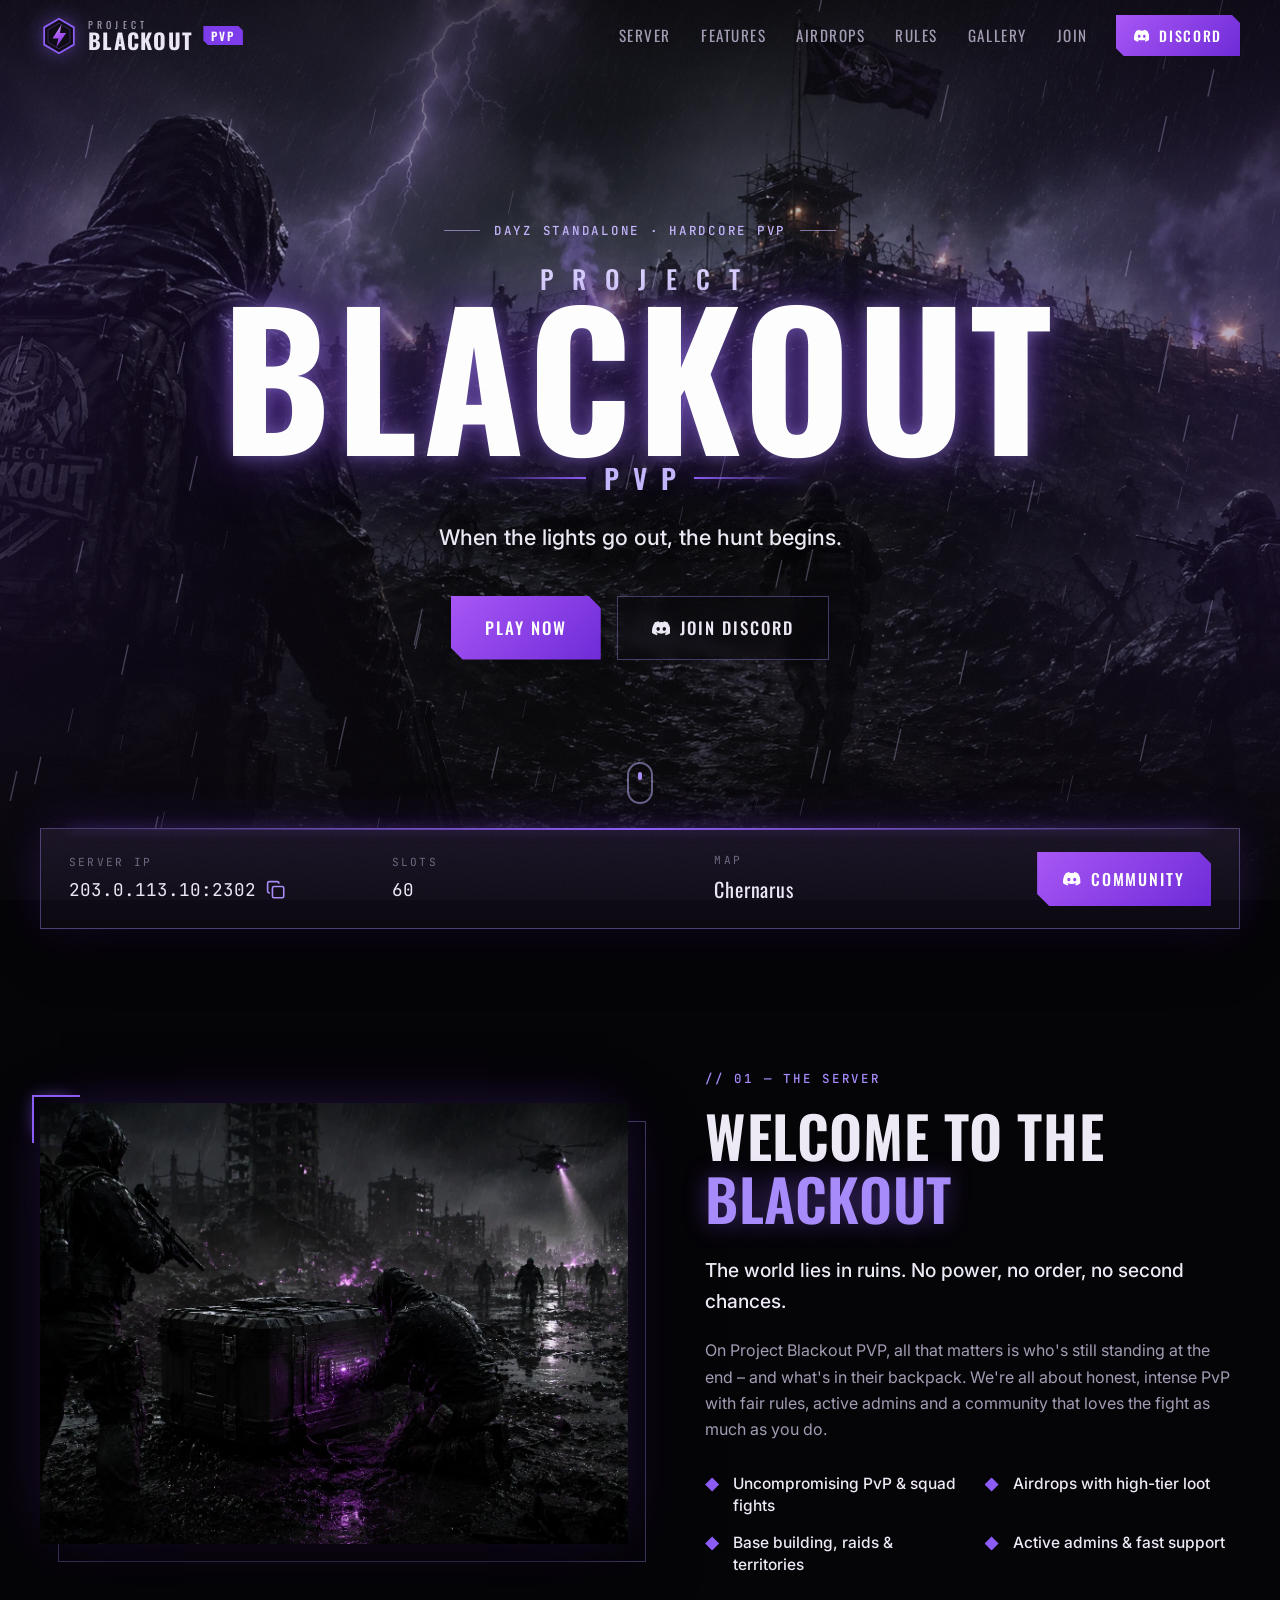
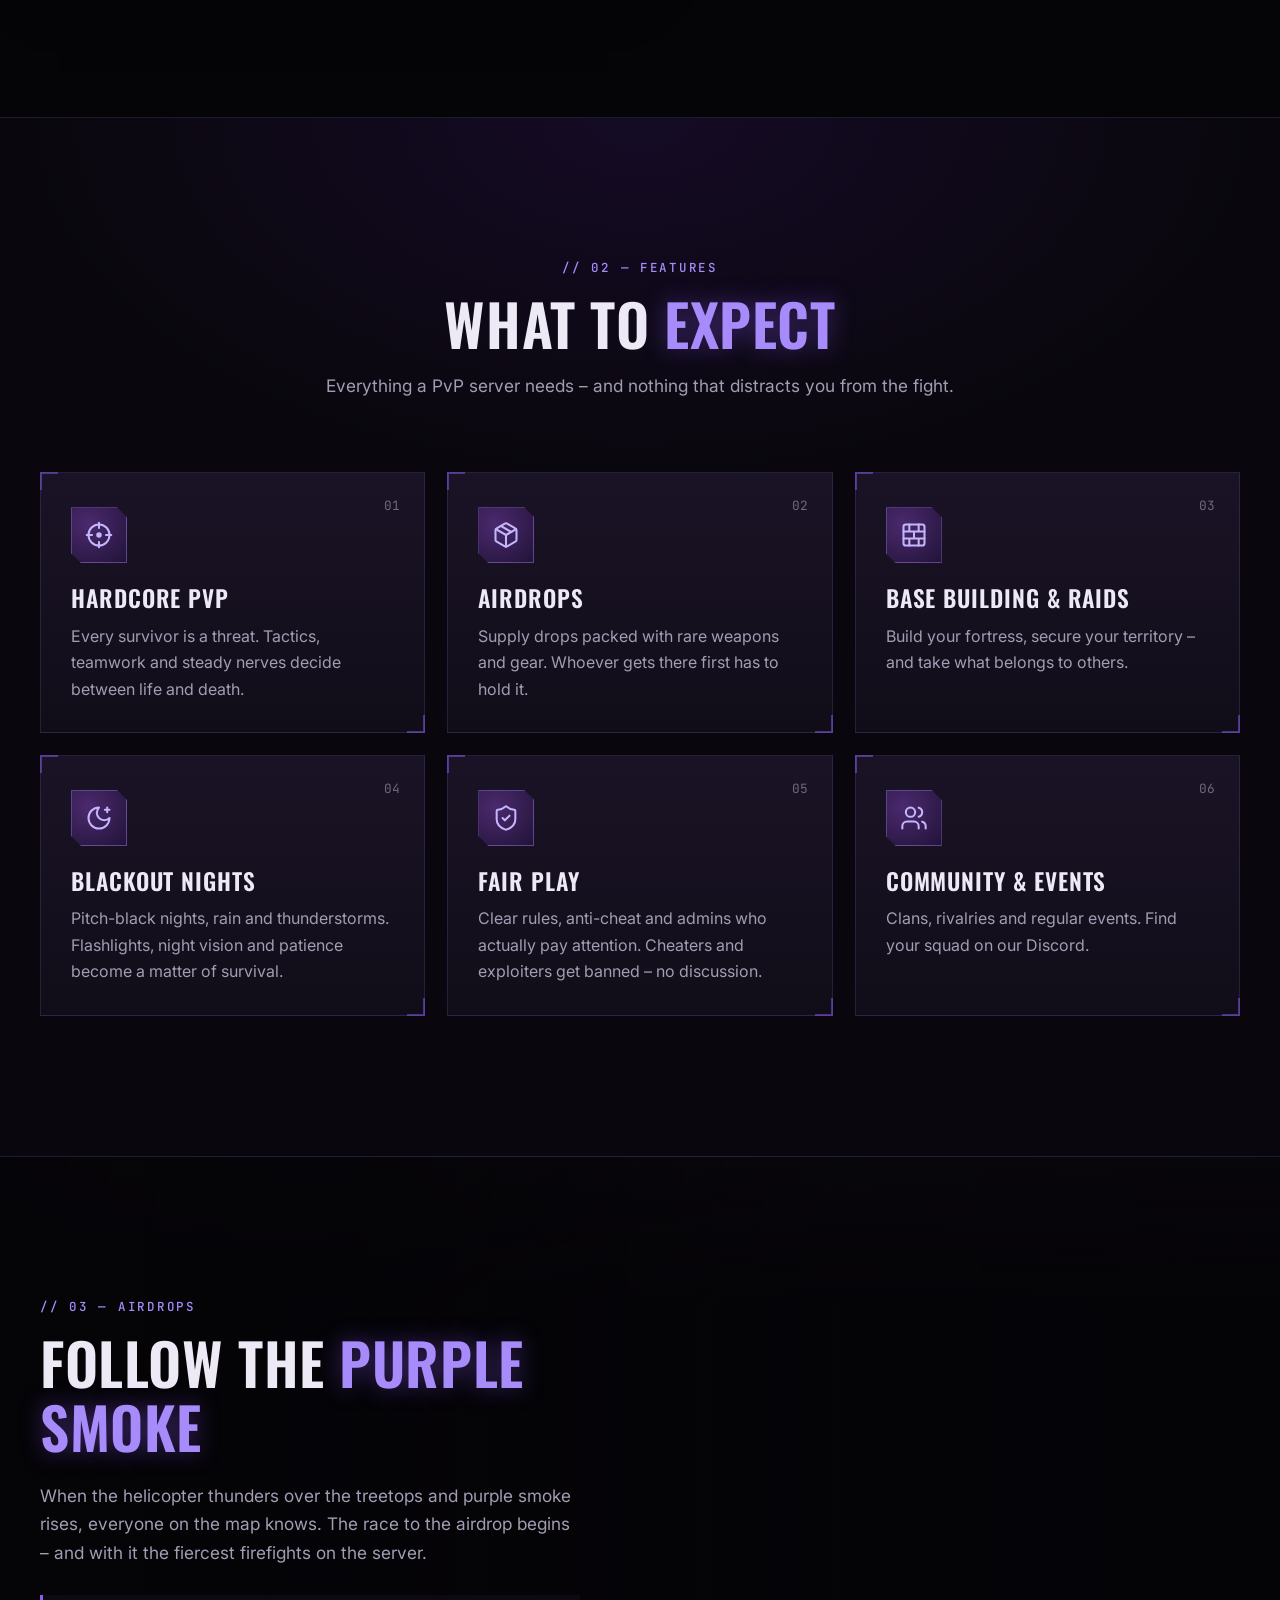
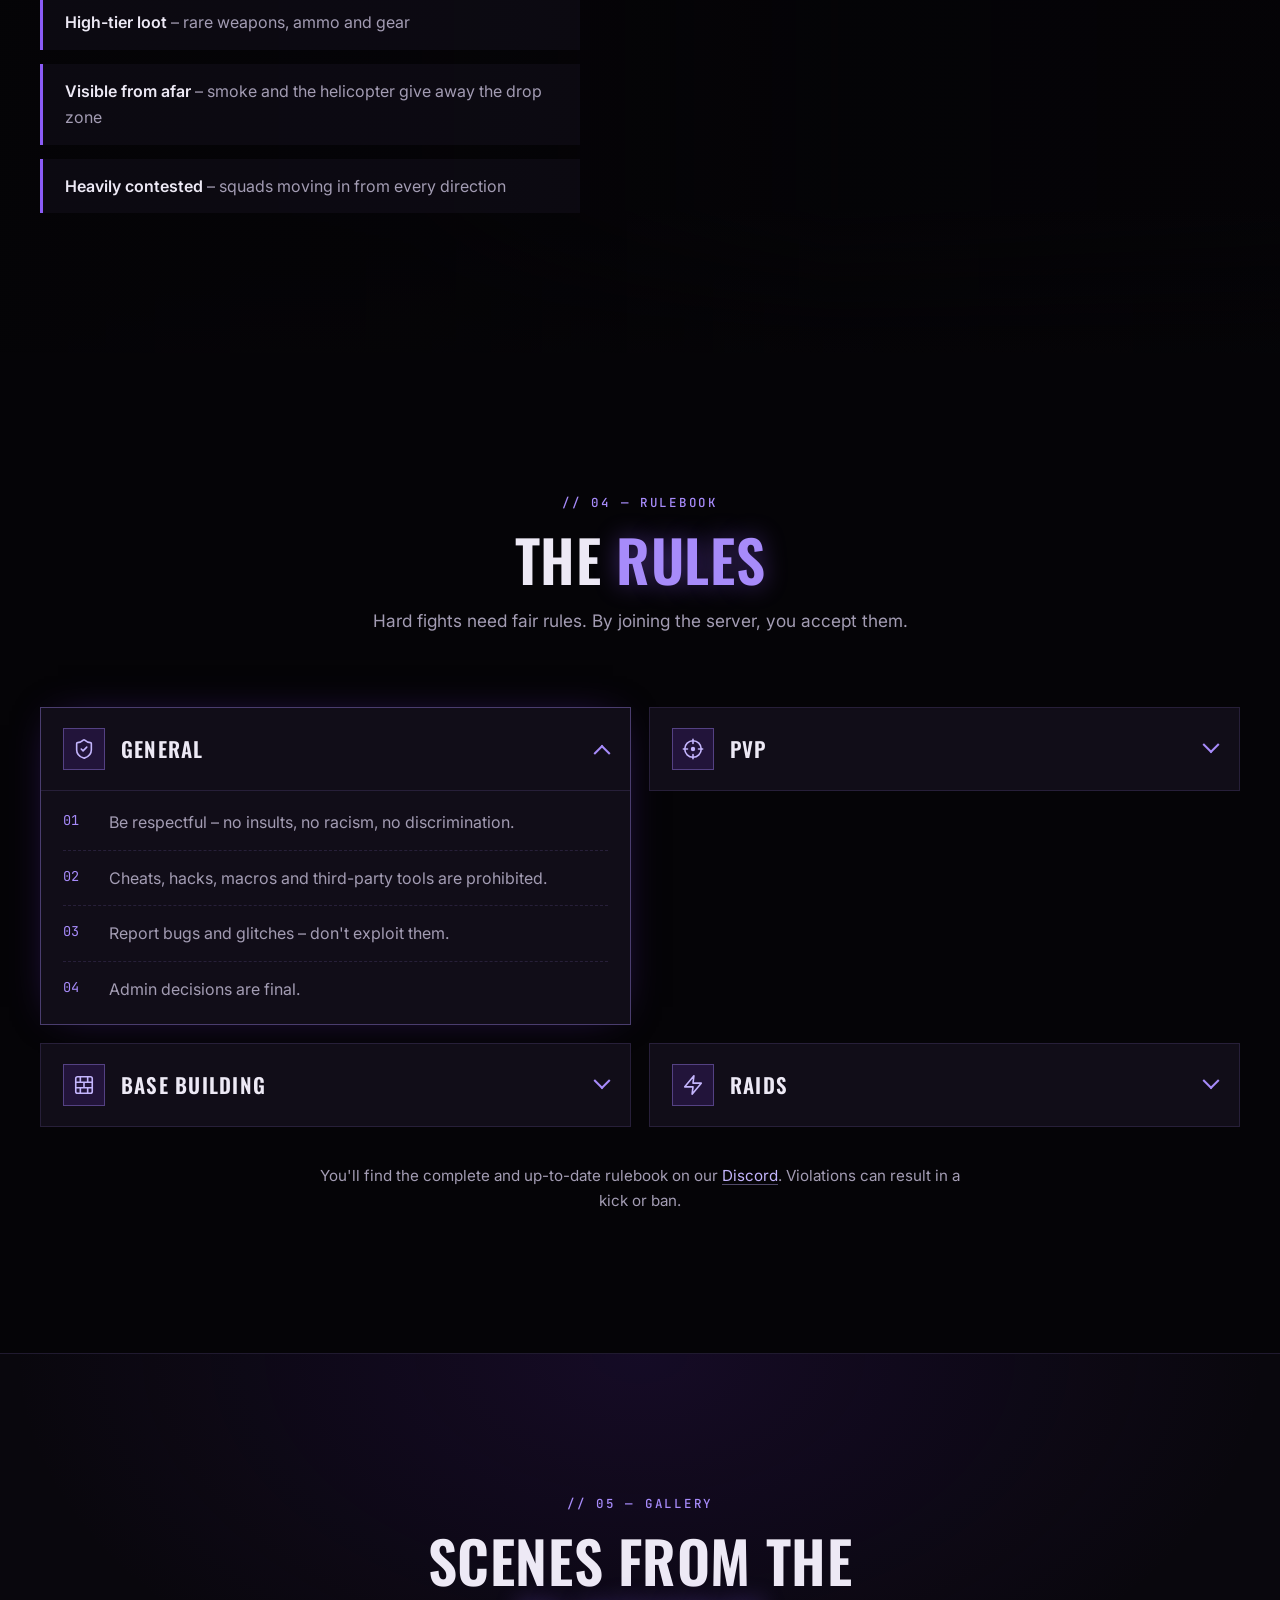
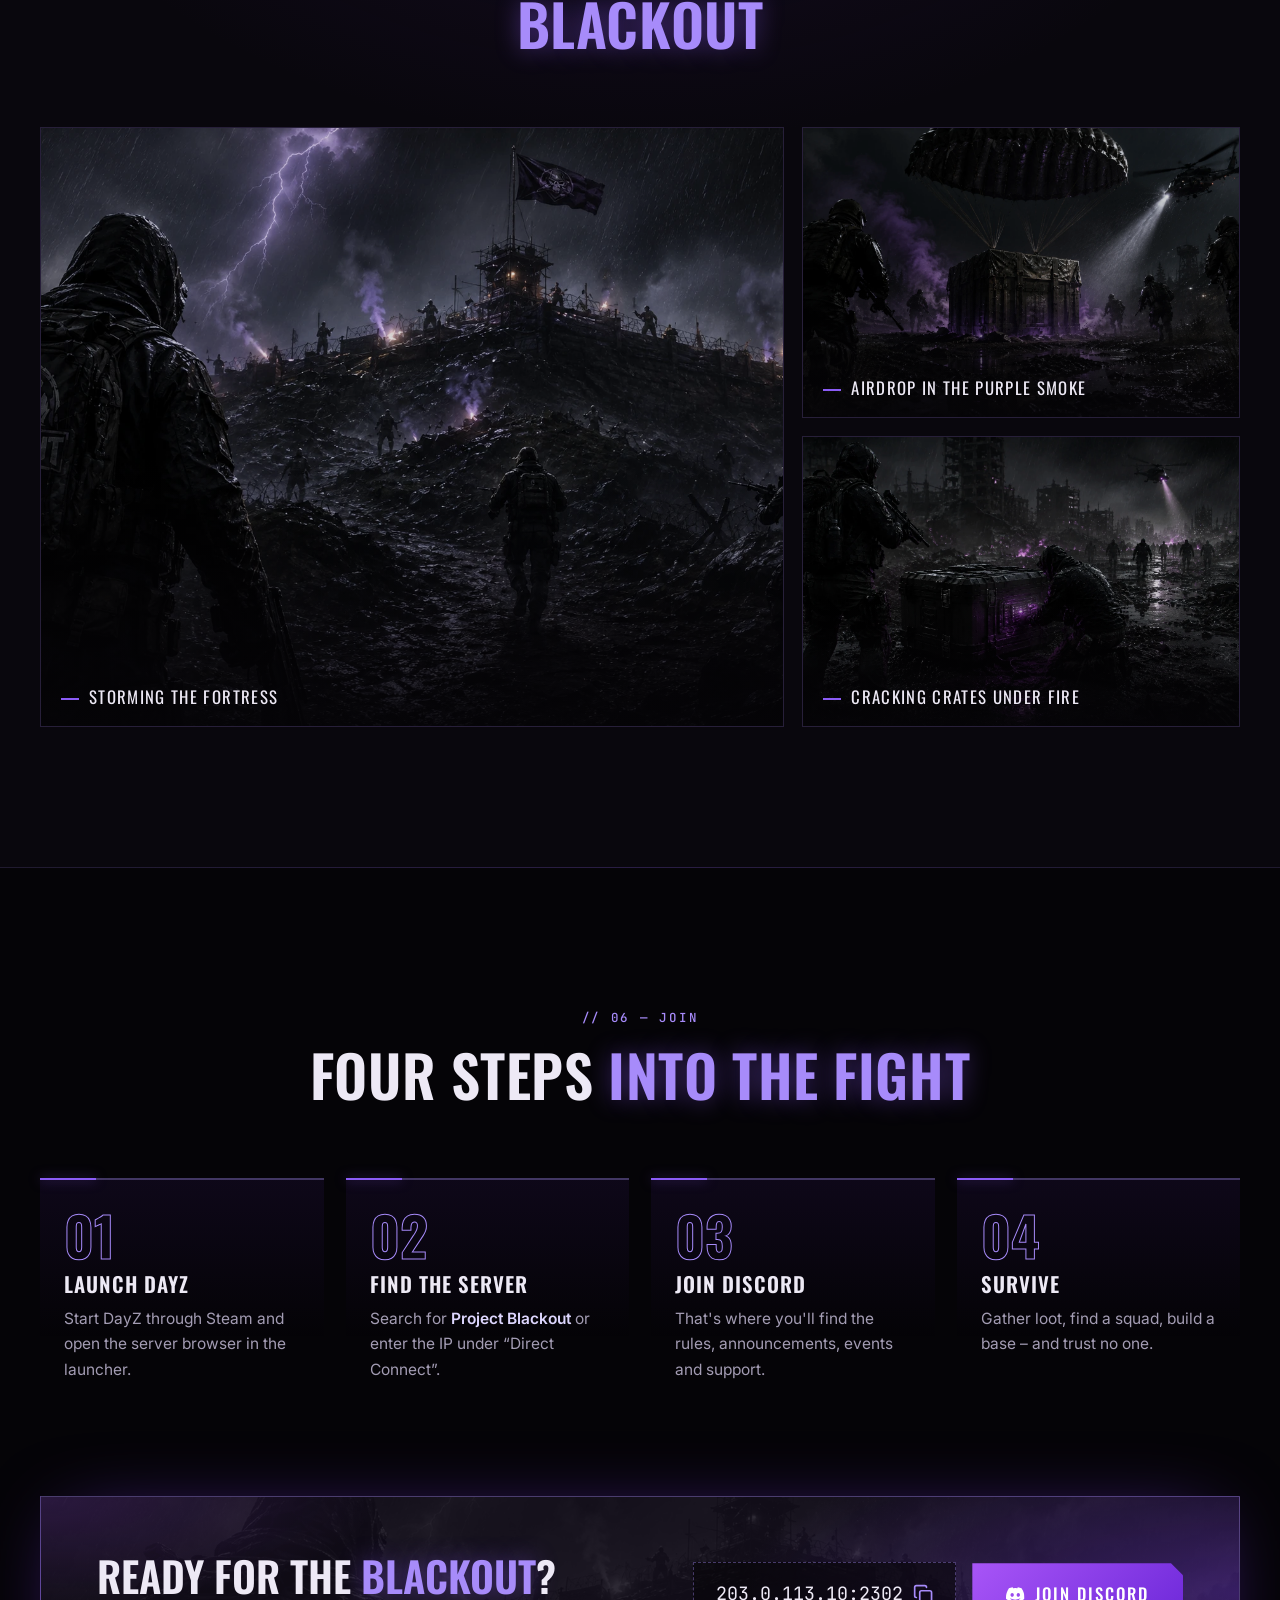
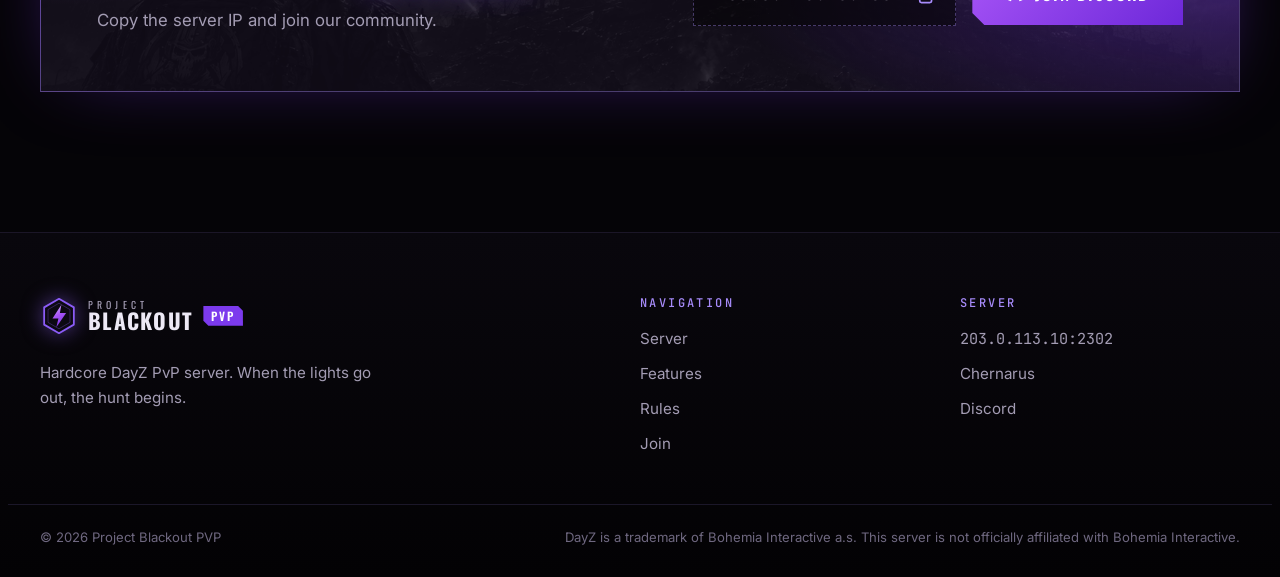
==== index.html @ c40d46e7 "Add Project Blackout PVP website Static one-page site for the DayZ server in a black/violet theme: h" ====
<!doctype html>
<html lang="en">
<head>
  <meta charset="utf-8">
  <meta name="viewport" content="width=device-width, initial-scale=1">
  <title>Project Blackout PVP – DayZ Hardcore PvP Server</title>
  <meta name="description" content="Project Blackout PVP – a hardcore DayZ PvP server with airdrops, base building, raids and an active community. When the lights go out, the hunt begins.">
  <meta name="theme-color" content="#050407">

  <meta property="og:type" content="website">
  <meta property="og:title" content="Project Blackout PVP – DayZ Hardcore PvP Server">
  <meta property="og:description" content="When the lights go out, the hunt begins. Airdrops, base building, raids and uncompromising PvP.">
  <meta property="og:image" content="assets/img/fortress.webp">
  <meta name="twitter:card" content="summary_large_image">

  <link rel="icon" href="assets/img/logo.svg" type="image/svg+xml">
  <link rel="preload" href="assets/img/fortress.webp" as="image" type="image/webp">

  <link rel="preconnect" href="https://fonts.googleapis.com">
  <link rel="preconnect" href="https://fonts.gstatic.com" crossorigin>
  <link rel="stylesheet" href="https://fonts.googleapis.com/css2?family=Inter:wght@400;500;600&family=JetBrains+Mono:wght@500&family=Oswald:wght@500;600;700&display=swap">
  <link rel="stylesheet" href="assets/css/style.css">

  <script>document.documentElement.classList.add('js');</script>
  <script src="assets/js/config.js" defer></script>
  <script src="assets/js/main.js" defer></script>
</head>
<body>
  <a class="skip-link" href="#main">Skip to content</a>

  <!-- ============ NAVIGATION ============ -->
  <header class="nav" id="nav">
    <div class="container nav__inner">
      <a class="brand" href="#start" aria-label="Project Blackout PVP – back to top">
        <img class="brand__logo" src="assets/img/logo.svg" alt="" width="38" height="38">
        <span class="brand__text">
          <span class="brand__small">Project</span>
          <span class="brand__big">Blackout</span>
        </span>
        <span class="tag">PVP</span>
      </a>

      <nav class="nav__menu" id="nav-menu" aria-label="Main navigation">
        <a class="nav__link" href="#server">Server</a>
        <a class="nav__link" href="#features">Features</a>
        <a class="nav__link" href="#airdrops">Airdrops</a>
        <a class="nav__link" href="#rules">Rules</a>
        <a class="nav__link" href="#gallery">Gallery</a>
        <a class="nav__link" href="#join">Join</a>
        <a class="btn btn--primary btn--sm nav__cta" href="#" data-cfg-href="discord" target="_blank" rel="noopener">
          <svg class="icon" viewBox="0 0 24 24" aria-hidden="true"><use href="#i-discord"/></svg>
          Discord
        </a>
      </nav>

      <button class="nav__toggle" type="button" aria-expanded="false" aria-controls="nav-menu" aria-label="Open menu">
        <span></span><span></span><span></span>
      </button>
    </div>
  </header>

  <main id="main">
    <!-- ============ HERO ============ -->
    <section class="hero" id="start">
      <div class="hero__bg" aria-hidden="true"></div>
      <canvas class="hero__rain" aria-hidden="true"></canvas>
      <div class="hero__flash" aria-hidden="true"></div>

      <div class="container hero__content">
        <p class="eyebrow hero__eyebrow">DayZ Standalone · Hardcore PvP</p>
        <h1 class="hero__title">
          <span class="hero__title-small">Project</span>
          <span class="hero__title-big">Blackout</span>
          <span class="hero__title-pvp"><span>PVP</span></span>
        </h1>
        <p class="hero__tagline">When the lights go out, the hunt begins.</p>
        <div class="hero__actions">
          <a class="btn btn--primary btn--lg" href="#join">Play now</a>
          <a class="btn btn--ghost btn--lg" href="#" data-cfg-href="discord" target="_blank" rel="noopener">
            <svg class="icon" viewBox="0 0 24 24" aria-hidden="true"><use href="#i-discord"/></svg>
            Join Discord
          </a>
        </div>
      </div>

      <a class="hero__scroll" href="#server" aria-label="Scroll down">
        <span></span>
      </a>
    </section>

    <!-- ============ STATUS BAR ============ -->
    <section class="status-wrap" aria-label="Server information">
      <div class="container">
        <div class="status">
          <div class="status__item" data-live hidden>
            <span class="status__label">Status</span>
            <span class="status__value">
              <span class="dot" data-status-dot></span>
              <span data-status-text>Checking …</span>
            </span>
          </div>

          <div class="status__item status__item--ip">
            <span class="status__label">Server IP</span>
            <button class="ip" type="button" data-copy-ip title="Copy IP">
              <span class="ip__text" data-cfg="address">–</span>
              <svg class="icon" viewBox="0 0 24 24" aria-hidden="true"><use href="#i-copy"/></svg>
              <span class="sr-only">copy</span>
            </button>
          </div>

          <div class="status__item">
            <span class="status__label" data-players-label>Slots</span>
            <span class="status__value mono" data-players>–</span>
          </div>

          <div class="status__item">
            <span class="status__label">Map</span>
            <span class="status__value" data-cfg="map">–</span>
          </div>

          <a class="btn btn--primary status__cta" href="#" data-cfg-href="discord" target="_blank" rel="noopener">
            <svg class="icon" viewBox="0 0 24 24" aria-hidden="true"><use href="#i-discord"/></svg>
            Community
          </a>
        </div>
      </div>
    </section>

    <!-- ============ ABOUT THE SERVER ============ -->
    <section class="section" id="server">
      <div class="container split">
        <figure class="frame reveal">
          <img src="assets/img/crate.webp" width="1672" height="941" loading="lazy"
               alt="Two survivors crack open a glowing supply crate at night in the rain while armed enemies close in">
        </figure>

        <div class="split__text reveal">
          <p class="eyebrow">// 01 — The Server</p>
          <h2 class="h2">Welcome to the <span class="accent">Blackout</span></h2>
          <p class="lead">The world lies in ruins. No power, no order, no second chances.</p>
          <p>On Project Blackout PVP, all that matters is who's still standing at the end – and what's in their backpack. We're all about honest, intense PvP with fair rules, active admins and a community that loves the fight as much as you do.</p>
          <ul class="checklist">
            <li>Uncompromising PvP &amp; squad fights</li>
            <li>Airdrops with high-tier loot</li>
            <li>Base building, raids &amp; territories</li>
            <li>Active admins &amp; fast support</li>
          </ul>
        </div>
      </div>
    </section>

    <!-- ============ FEATURES ============ -->
    <section class="section section--alt" id="features">
      <div class="container">
        <header class="section__head reveal">
          <p class="eyebrow">// 02 — Features</p>
          <h2 class="h2">What to <span class="accent">expect</span></h2>
          <p class="section__sub">Everything a PvP server needs – and nothing that distracts you from the fight.</p>
        </header>

        <div class="features">
          <article class="card reveal">
            <span class="card__num">01</span>
            <div class="card__icon"><svg viewBox="0 0 24 24" aria-hidden="true"><use href="#i-crosshair"/></svg></div>
            <h3 class="card__title">Hardcore PvP</h3>
            <p>Every survivor is a threat. Tactics, teamwork and steady nerves decide between life and death.</p>
          </article>

          <article class="card reveal">
            <span class="card__num">02</span>
            <div class="card__icon"><svg viewBox="0 0 24 24" aria-hidden="true"><use href="#i-package"/></svg></div>
            <h3 class="card__title">Airdrops</h3>
            <p>Supply drops packed with rare weapons and gear. Whoever gets there first has to hold it.</p>
          </article>

          <article class="card reveal">
            <span class="card__num">03</span>
            <div class="card__icon"><svg viewBox="0 0 24 24" aria-hidden="true"><use href="#i-wall"/></svg></div>
            <h3 class="card__title">Base Building &amp; Raids</h3>
            <p>Build your fortress, secure your territory – and take what belongs to others.</p>
          </article>

          <article class="card reveal">
            <span class="card__num">04</span>
            <div class="card__icon"><svg viewBox="0 0 24 24" aria-hidden="true"><use href="#i-moon"/></svg></div>
            <h3 class="card__title">Blackout Nights</h3>
            <p>Pitch-black nights, rain and thunderstorms. Flashlights, night vision and patience become a matter of survival.</p>
          </article>

          <article class="card reveal">
            <span class="card__num">05</span>
            <div class="card__icon"><svg viewBox="0 0 24 24" aria-hidden="true"><use href="#i-shield"/></svg></div>
            <h3 class="card__title">Fair Play</h3>
            <p>Clear rules, anti-cheat and admins who actually pay attention. Cheaters and exploiters get banned – no discussion.</p>
          </article>

          <article class="card reveal">
            <span class="card__num">06</span>
            <div class="card__icon"><svg viewBox="0 0 24 24" aria-hidden="true"><use href="#i-users"/></svg></div>
            <h3 class="card__title">Community &amp; Events</h3>
            <p>Clans, rivalries and regular events. Find your squad on our Discord.</p>
          </article>
        </div>
      </div>
    </section>

    <!-- ============ AIRDROPS ============ -->
    <section class="showcase" id="airdrops">
      <div class="showcase__bg" aria-hidden="true"></div>
      <div class="container showcase__inner">
        <div class="showcase__panel reveal">
          <p class="eyebrow">// 03 — Airdrops</p>
          <h2 class="h2">Follow the <span class="accent">purple smoke</span></h2>
          <p>When the helicopter thunders over the treetops and purple smoke rises, everyone on the map knows. The race to the airdrop begins – and with it the fiercest firefights on the server.</p>
          <ul class="bullets">
            <li><strong>High-tier loot</strong> – rare weapons, ammo and gear</li>
            <li><strong>Visible from afar</strong> – smoke and the helicopter give away the drop zone</li>
            <li><strong>Heavily contested</strong> – squads moving in from every direction</li>
          </ul>
        </div>
      </div>
    </section>

    <!-- ============ RULES ============ -->
    <section class="section" id="rules">
      <div class="container">
        <header class="section__head reveal">
          <p class="eyebrow">// 04 — Rulebook</p>
          <h2 class="h2">The <span class="accent">Rules</span></h2>
          <p class="section__sub">Hard fights need fair rules. By joining the server, you accept them.</p>
        </header>

        <div class="rules">
          <details class="rule reveal" open>
            <summary>
              <span class="rule__icon"><svg viewBox="0 0 24 24" aria-hidden="true"><use href="#i-shield"/></svg></span>
              <span class="rule__title">General</span>
              <span class="rule__chev" aria-hidden="true"></span>
            </summary>
            <ol class="rule__list">
              <li>Be respectful – no insults, no racism, no discrimination.</li>
              <li>Cheats, hacks, macros and third-party tools are prohibited.</li>
              <li>Report bugs and glitches – don't exploit them.</li>
              <li>Admin decisions are final.</li>
            </ol>
          </details>

          <details class="rule reveal">
            <summary>
              <span class="rule__icon"><svg viewBox="0 0 24 24" aria-hidden="true"><use href="#i-crosshair"/></svg></span>
              <span class="rule__title">PvP</span>
              <span class="rule__chev" aria-hidden="true"></span>
            </summary>
            <ol class="rule__list">
              <li>Kill on sight is allowed – everywhere on the map.</li>
              <li>No combat logging: logging out mid-fight can get you banned.</li>
              <li>No ghosting – don't relog to flank your enemies.</li>
              <li>No deliberate spawn camping.</li>
            </ol>
          </details>

          <details class="rule reveal">
            <summary>
              <span class="rule__icon"><svg viewBox="0 0 24 24" aria-hidden="true"><use href="#i-wall"/></svg></span>
              <span class="rule__title">Base Building</span>
              <span class="rule__chev" aria-hidden="true"></span>
            </summary>
            <ol class="rule__list">
              <li>No bases in military zones, large cities or at airdrop locations.</li>
              <li>No glitch bases – nothing inside rocks, trees or building walls.</li>
              <li>Every base must be raidable without glitches.</li>
              <li>Roads and bridges must not be blocked.</li>
            </ol>
          </details>

          <details class="rule reveal">
            <summary>
              <span class="rule__icon"><svg viewBox="0 0 24 24" aria-hidden="true"><use href="#i-bolt"/></svg></span>
              <span class="rule__title">Raids</span>
              <span class="rule__chev" aria-hidden="true"></span>
            </summary>
            <ol class="rule__list">
              <li>Raiding is allowed – only with legitimate means such as tools and explosives.</li>
              <li>No raiding through glitches, walls or map exploits.</li>
              <li>Destroyed bases will not be restored by admins.</li>
              <li>Suspect a rule violation? Save the clip and report it on Discord.</li>
            </ol>
          </details>
        </div>

        <p class="rules__note reveal">You'll find the complete and up-to-date rulebook on our <a href="#" data-cfg-href="discord" target="_blank" rel="noopener">Discord</a>. Violations can result in a kick or ban.</p>
      </div>
    </section>

    <!-- ============ GALLERY ============ -->
    <section class="section section--alt" id="gallery">
      <div class="container">
        <header class="section__head reveal">
          <p class="eyebrow">// 05 — Gallery</p>
          <h2 class="h2">Scenes from the <span class="accent">Blackout</span></h2>
        </header>

        <div class="gallery">
          <button class="gallery__item gallery__item--big reveal" type="button" data-lightbox
                  data-src="assets/img/fortress.webp" data-caption="Storming the fortress">
            <img src="assets/img/fortress.webp" width="1672" height="941" loading="lazy"
                 alt="Soldiers storm a fortified hill with a watchtower and a Project Blackout flag during a thunderstorm">
            <span class="gallery__caption">Storming the fortress</span>
          </button>
          <button class="gallery__item reveal" type="button" data-lightbox
                  data-src="assets/img/airdrop.webp" data-caption="Airdrop in the purple smoke">
            <img src="assets/img/airdrop.webp" width="1672" height="941" loading="lazy"
                 alt="A supply crate lands by parachute in purple smoke as soldiers rush towards it">
            <span class="gallery__caption">Airdrop in the purple smoke</span>
          </button>
          <button class="gallery__item reveal" type="button" data-lightbox
                  data-src="assets/img/crate.webp" data-caption="Cracking crates under fire">
            <img src="assets/img/crate.webp" width="1672" height="941" loading="lazy"
                 alt="A survivor hacks a supply crate while a teammate stands guard">
            <span class="gallery__caption">Cracking crates under fire</span>
          </button>
        </div>
      </div>
    </section>

    <!-- ============ JOIN ============ -->
    <section class="section" id="join">
      <div class="container">
        <header class="section__head reveal">
          <p class="eyebrow">// 06 — Join</p>
          <h2 class="h2">Four steps <span class="accent">into the fight</span></h2>
        </header>

        <ol class="steps">
          <li class="step reveal">
            <span class="step__num">01</span>
            <h3 class="step__title">Launch DayZ</h3>
            <p>Start DayZ through Steam and open the server browser in the launcher.</p>
          </li>
          <li class="step reveal">
            <span class="step__num">02</span>
            <h3 class="step__title">Find the server</h3>
            <p>Search for <strong>Project Blackout</strong> or enter the IP under “Direct Connect”.</p>
          </li>
          <li class="step reveal">
            <span class="step__num">03</span>
            <h3 class="step__title">Join Discord</h3>
            <p>That's where you'll find the rules, announcements, events and support.</p>
          </li>
          <li class="step reveal">
            <span class="step__num">04</span>
            <h3 class="step__title">Survive</h3>
            <p>Gather loot, find a squad, build a base – and trust no one.</p>
          </li>
        </ol>

        <div class="cta reveal">
          <div class="cta__text">
            <h2 class="cta__title">Ready for the <span class="accent">Blackout</span>?</h2>
            <p>Copy the server IP and join our community.</p>
          </div>
          <div class="cta__actions">
            <button class="ip ip--lg" type="button" data-copy-ip title="Copy IP">
              <span class="ip__text" data-cfg="address">–</span>
              <svg class="icon" viewBox="0 0 24 24" aria-hidden="true"><use href="#i-copy"/></svg>
              <span class="sr-only">copy</span>
            </button>
            <a class="btn btn--primary btn--lg" href="#" data-cfg-href="discord" target="_blank" rel="noopener">
              <svg class="icon" viewBox="0 0 24 24" aria-hidden="true"><use href="#i-discord"/></svg>
              Join Discord
            </a>
          </div>
        </div>
      </div>
    </section>
  </main>

  <!-- ============ FOOTER ============ -->
  <footer class="footer">
    <div class="container footer__inner">
      <div class="footer__brand">
        <a class="brand" href="#start" aria-label="Project Blackout PVP – back to top">
          <img class="brand__logo" src="assets/img/logo.svg" alt="" width="38" height="38">
          <span class="brand__text">
            <span class="brand__small">Project</span>
            <span class="brand__big">Blackout</span>
          </span>
          <span class="tag">PVP</span>
        </a>
        <p>Hardcore DayZ PvP server. When the lights go out, the hunt begins.</p>
      </div>

      <nav class="footer__col" aria-label="Footer navigation">
        <h3 class="footer__title">Navigation</h3>
        <a href="#server">Server</a>
        <a href="#features">Features</a>
        <a href="#rules">Rules</a>
        <a href="#join">Join</a>
      </nav>

      <div class="footer__col">
        <h3 class="footer__title">Server</h3>
        <span class="mono" data-cfg="address">–</span>
        <span data-cfg="map">–</span>
        <a href="#" data-cfg-href="discord" target="_blank" rel="noopener">Discord</a>
      </div>
    </div>

    <div class="container footer__bottom">
      <p>© <span data-year></span> Project Blackout PVP</p>
      <p>DayZ is a trademark of Bohemia Interactive a.s. This server is not officially affiliated with Bohemia Interactive.</p>
    </div>
  </footer>

  <!-- ============ LIGHTBOX ============ -->
  <dialog class="lightbox" aria-label="Image viewer">
    <button class="lightbox__close" type="button" aria-label="Close">&times;</button>
    <button class="lightbox__nav lightbox__nav--prev" type="button" aria-label="Previous image">&#8249;</button>
    <figure class="lightbox__figure">
      <img class="lightbox__img" src="" alt="">
      <figcaption class="lightbox__caption"></figcaption>
    </figure>
    <button class="lightbox__nav lightbox__nav--next" type="button" aria-label="Next image">&#8250;</button>
  </dialog>

  <div class="toast" role="status" aria-live="polite"></div>

  <!-- ============ ICONS ============ -->
  <svg width="0" height="0" class="sr-only" aria-hidden="true">
    <symbol id="i-discord" viewBox="0 0 24 24"><path fill="currentColor" d="M20.317 4.37a19.79 19.79 0 0 0-4.885-1.515.074.074 0 0 0-.079.037c-.21.375-.444.865-.608 1.25a18.27 18.27 0 0 0-5.487 0 12.64 12.64 0 0 0-.617-1.25.077.077 0 0 0-.079-.037A19.74 19.74 0 0 0 3.677 4.37a.07.07 0 0 0-.032.027C.533 9.046-.32 13.58.099 18.058a.082.082 0 0 0 .031.056 19.9 19.9 0 0 0 5.993 3.03.078.078 0 0 0 .084-.028c.462-.63.873-1.295 1.226-1.994a.076.076 0 0 0-.041-.106 13.1 13.1 0 0 1-1.872-.892.077.077 0 0 1-.008-.128c.126-.094.252-.192.372-.291a.074.074 0 0 1 .078-.01c3.928 1.793 8.18 1.793 12.062 0a.074.074 0 0 1 .078.009c.12.1.246.198.373.292a.077.077 0 0 1-.006.127 12.3 12.3 0 0 1-1.873.892.077.077 0 0 0-.041.107c.36.698.772 1.363 1.225 1.993a.076.076 0 0 0 .084.028 19.84 19.84 0 0 0 6.002-3.03.077.077 0 0 0 .032-.054c.5-5.177-.838-9.674-3.549-13.66a.061.061 0 0 0-.031-.03ZM8.02 15.33c-1.183 0-2.157-1.085-2.157-2.419 0-1.333.956-2.419 2.157-2.419 1.21 0 2.176 1.096 2.157 2.42 0 1.333-.956 2.418-2.157 2.418Zm7.975 0c-1.183 0-2.157-1.085-2.157-2.419 0-1.333.955-2.419 2.157-2.419 1.21 0 2.176 1.096 2.157 2.42 0 1.333-.946 2.418-2.157 2.418Z"/></symbol>
    <symbol id="i-copy" viewBox="0 0 24 24" fill="none" stroke="currentColor" stroke-width="2" stroke-linecap="round" stroke-linejoin="round"><rect width="14" height="14" x="8" y="8" rx="2"/><path d="M4 16c-1.1 0-2-.9-2-2V4c0-1.1.9-2 2-2h10c1.1 0 2 .9 2 2"/></symbol>
    <symbol id="i-crosshair" viewBox="0 0 24 24" fill="none" stroke="currentColor" stroke-width="1.75" stroke-linecap="round" stroke-linejoin="round"><circle cx="12" cy="12" r="9"/><circle cx="12" cy="12" r="1.5" fill="currentColor"/><path d="M12 1.5V6M12 18v4.5M1.5 12H6M18 12h4.5"/></symbol>
    <symbol id="i-package" viewBox="0 0 24 24" fill="none" stroke="currentColor" stroke-width="1.75" stroke-linecap="round" stroke-linejoin="round"><path d="m7.5 4.27 9 5.15"/><path d="M21 8a2 2 0 0 0-1-1.73l-7-4a2 2 0 0 0-2 0l-7 4A2 2 0 0 0 3 8v8a2 2 0 0 0 1 1.73l7 4a2 2 0 0 0 2 0l7-4A2 2 0 0 0 21 16Z"/><path d="m3.3 7 8.7 5 8.7-5"/><path d="M12 22V12"/></symbol>
    <symbol id="i-wall" viewBox="0 0 24 24" fill="none" stroke="currentColor" stroke-width="1.75" stroke-linecap="round" stroke-linejoin="round"><rect width="18" height="18" x="3" y="3" rx="2"/><path d="M3 9h18M3 15h18M12 9v6M8 3v6M16 3v6M8 15v6M16 15v6"/></symbol>
    <symbol id="i-moon" viewBox="0 0 24 24" fill="none" stroke="currentColor" stroke-width="1.75" stroke-linecap="round" stroke-linejoin="round"><path d="M12 3a6 6 0 0 0 9 9 9 9 0 1 1-9-9Z"/><path d="M19 3v4M21 5h-4"/></symbol>
    <symbol id="i-shield" viewBox="0 0 24 24" fill="none" stroke="currentColor" stroke-width="1.75" stroke-linecap="round" stroke-linejoin="round"><path d="M20 13c0 5-3.5 7.5-7.66 8.95a1 1 0 0 1-.67-.01C7.5 20.5 4 18 4 13V6a1 1 0 0 1 1-1c2 0 4.5-1.2 6.24-2.72a1.17 1.17 0 0 1 1.52 0C14.51 3.81 17 5 19 5a1 1 0 0 1 1 1z"/><path d="m9 12 2 2 4-4"/></symbol>
    <symbol id="i-users" viewBox="0 0 24 24" fill="none" stroke="currentColor" stroke-width="1.75" stroke-linecap="round" stroke-linejoin="round"><path d="M16 21v-2a4 4 0 0 0-4-4H6a4 4 0 0 0-4 4v2"/><circle cx="9" cy="7" r="4"/><path d="M22 21v-2a4 4 0 0 0-3-3.87"/><path d="M16 3.13a4 4 0 0 1 0 7.75"/></symbol>
    <symbol id="i-bolt" viewBox="0 0 24 24" fill="none" stroke="currentColor" stroke-width="1.75" stroke-linecap="round" stroke-linejoin="round"><path d="M13 2 3 14h9l-1 8 10-12h-9l1-8Z"/></symbol>
  </svg>
</body>
</html>
---- assets/css/style.css ----
/* ==========================================================================
   Project Blackout PVP – Stylesheet
   Palette: black & violet
   ========================================================================== */

:root {
  --bg: #050407;
  --bg-alt: #09070d;
  --surface: #110d18;
  --surface-hi: #1a1326;
  --line: rgba(167, 139, 250, 0.14);
  --line-strong: rgba(167, 139, 250, 0.38);

  --violet-200: #ddd6fe;
  --violet-300: #c4b5fd;
  --violet-400: #a78bfa;
  --violet-500: #8b5cf6;
  --violet-600: #7c3aed;
  --violet-700: #6d28d9;
  --purple-500: #a855f7;
  --glow: rgba(139, 92, 246, 0.55);

  --text: #ede9f5;
  --text-muted: #a39cb3;
  --text-dim: #6f6880;
  --ok: #4ade80;
  --bad: #f87171;

  --font-display: 'Oswald', 'Arial Narrow', Impact, sans-serif;
  --font-body: 'Inter', system-ui, -apple-system, 'Segoe UI', sans-serif;
  --font-mono: 'JetBrains Mono', ui-monospace, 'SFMono-Regular', Consolas, monospace;

  --container: 1200px;
  --gutter: clamp(16px, 4vw, 32px);
  --nav-h: 72px;
  --section-y: clamp(80px, 11vw, 140px);
  --ease: cubic-bezier(0.22, 1, 0.36, 1);
  --cut: 12px;
}

/* ---------- Reset & base ---------- */
*,
*::before,
*::after { box-sizing: border-box; }

html {
  scroll-behavior: smooth;
  scroll-padding-top: var(--nav-h);
  -webkit-text-size-adjust: 100%;
  scrollbar-color: var(--violet-700) var(--bg);
}

body {
  margin: 0;
  background: var(--bg);
  color: var(--text);
  font-family: var(--font-body);
  font-size: 1rem;
  line-height: 1.65;
  -webkit-font-smoothing: antialiased;
  overflow-x: hidden;
}

/* subtle film grain across the whole page */
body::after {
  content: '';
  position: fixed;
  inset: 0;
  z-index: 100;
  pointer-events: none;
  opacity: 0.05;
  background-image: url("data:image/svg+xml,%3Csvg xmlns='http://www.w3.org/2000/svg' width='160' height='160'%3E%3Cfilter id='n'%3E%3CfeTurbulence type='fractalNoise' baseFrequency='.9' numOctaves='2' stitchTiles='stitch'/%3E%3C/filter%3E%3Crect width='100%25' height='100%25' filter='url(%23n)'/%3E%3C/svg%3E");
}

img { display: block; max-width: 100%; height: auto; }
a { color: inherit; }
button { font: inherit; color: inherit; }
h1, h2, h3 { margin: 0; line-height: 1.1; }
p { margin: 0 0 1em; }
ul, ol { margin: 0; padding: 0; list-style: none; }

::selection { background: var(--violet-600); color: #fff; }
::-webkit-scrollbar { width: 10px; }
::-webkit-scrollbar-track { background: var(--bg); }
::-webkit-scrollbar-thumb { background: var(--violet-700); border-radius: 10px; border: 2px solid var(--bg); }

:focus-visible {
  outline: 2px solid var(--violet-400);
  outline-offset: 3px;
}

.container {
  width: 100%;
  max-width: calc(var(--container) + var(--gutter) * 2);
  margin-inline: auto;
  padding-inline: var(--gutter);
}

.sr-only {
  position: absolute !important;
  width: 1px; height: 1px;
  padding: 0; margin: -1px;
  overflow: hidden; clip: rect(0 0 0 0);
  white-space: nowrap; border: 0;
}

.skip-link {
  position: fixed;
  top: 12px; left: 12px;
  z-index: 200;
  padding: 10px 16px;
  background: var(--violet-600);
  color: #fff;
  text-decoration: none;
  transform: translateY(-200%);
  transition: transform 0.2s;
}
.skip-link:focus { transform: none; }

.mono { font-family: var(--font-mono); }
.accent {
  color: var(--violet-400);
  text-shadow: 0 0 24px rgba(139, 92, 246, 0.45);
}

.icon { width: 1.1em; height: 1.1em; flex-shrink: 0; }

/* ---------- Typography ---------- */
.eyebrow {
  margin: 0 0 14px;
  font-family: var(--font-mono);
  font-size: 0.78rem;
  font-weight: 500;
  letter-spacing: 0.22em;
  text-transform: uppercase;
  color: var(--violet-400);
}

.h2 {
  font-family: var(--font-display);
  font-weight: 600;
  font-size: clamp(2.2rem, 5vw, 3.6rem);
  text-transform: uppercase;
  letter-spacing: 0.01em;
  margin-bottom: 24px;
}

.lead {
  font-size: 1.2rem;
  color: var(--text);
  font-weight: 500;
}

p { color: var(--text-muted); }

/* ---------- Buttons ---------- */
.btn {
  --btn-pad-y: 14px;
  --btn-pad-x: 26px;
  display: inline-flex;
  align-items: center;
  justify-content: center;
  gap: 10px;
  padding: var(--btn-pad-y) var(--btn-pad-x);
  border: 0;
  font-family: var(--font-display);
  font-weight: 500;
  font-size: 1rem;
  letter-spacing: 0.12em;
  text-transform: uppercase;
  text-decoration: none;
  white-space: nowrap;
  cursor: pointer;
  transition: transform 0.25s var(--ease), box-shadow 0.25s var(--ease), background-color 0.25s, color 0.25s, border-color 0.25s;
}
.btn:hover { transform: translateY(-2px); }
.btn:active { transform: translateY(0); }

.btn--primary {
  color: #fff;
  background: linear-gradient(135deg, var(--purple-500), var(--violet-700));
  clip-path: polygon(0 0, calc(100% - var(--cut)) 0, 100% var(--cut), 100% 100%, var(--cut) 100%, 0 calc(100% - var(--cut)));
  box-shadow: 0 0 0 rgba(0, 0, 0, 0);
}
.btn--primary:hover {
  background: linear-gradient(135deg, #b46cff, var(--violet-600));
  filter: drop-shadow(0 0 18px var(--glow));
}

.btn--ghost {
  color: var(--text);
  background: rgba(5, 4, 7, 0.45);
  border: 1px solid var(--line-strong);
  backdrop-filter: blur(6px);
  -webkit-backdrop-filter: blur(6px);
}
.btn--ghost:hover {
  border-color: var(--violet-400);
  color: #fff;
  box-shadow: 0 0 24px rgba(139, 92, 246, 0.3), inset 0 0 18px rgba(139, 92, 246, 0.15);
}

.btn--sm { --btn-pad-y: 9px; --btn-pad-x: 18px; font-size: 0.88rem; --cut: 8px; }
.btn--lg { --btn-pad-y: 17px; --btn-pad-x: 34px; font-size: 1.05rem; }

.tag {
  display: inline-block;
  padding: 3px 8px 2px;
  font-family: var(--font-display);
  font-weight: 600;
  font-size: 0.72rem;
  letter-spacing: 0.16em;
  line-height: 1.3;
  color: #fff;
  background: var(--violet-600);
  clip-path: polygon(0 0, calc(100% - 5px) 0, 100% 5px, 100% 100%, 5px 100%, 0 calc(100% - 5px));
}

/* ==========================================================================
   Navigation
   ========================================================================== */
.nav {
  position: fixed;
  inset: 0 0 auto;
  z-index: 50;
  height: var(--nav-h);
  transition: background-color 0.35s, border-color 0.35s, backdrop-filter 0.35s;
  border-bottom: 1px solid transparent;
}
.nav.is-scrolled,
.nav.is-open {
  background: rgba(5, 4, 7, 0.82);
  backdrop-filter: blur(14px) saturate(140%);
  -webkit-backdrop-filter: blur(14px) saturate(140%);
  border-bottom-color: var(--line);
}

.nav__inner {
  height: 100%;
  display: flex;
  align-items: center;
  justify-content: space-between;
  gap: 24px;
}

.brand {
  display: inline-flex;
  align-items: center;
  gap: 10px;
  text-decoration: none;
}
.brand__logo {
  width: 38px; height: 38px;
  filter: drop-shadow(0 0 10px rgba(139, 92, 246, 0.5));
}
.brand__text {
  display: flex;
  flex-direction: column;
  font-family: var(--font-display);
  text-transform: uppercase;
  line-height: 1;
}
.brand__small {
  font-size: 0.62rem;
  letter-spacing: 0.42em;
  color: var(--text-muted);
}
.brand__big {
  font-size: 1.35rem;
  font-weight: 700;
  letter-spacing: 0.06em;
}

.nav__menu {
  display: flex;
  align-items: center;
  gap: 6px;
}
.nav__link {
  position: relative;
  padding: 8px 12px;
  font-family: var(--font-display);
  font-size: 0.95rem;
  letter-spacing: 0.1em;
  text-transform: uppercase;
  text-decoration: none;
  color: var(--text-muted);
  transition: color 0.2s;
}
.nav__link::after {
  content: '';
  position: absolute;
  left: 12px; right: 12px; bottom: 2px;
  height: 2px;
  background: var(--violet-500);
  box-shadow: 0 0 10px var(--glow);
  transform: scaleX(0);
  transition: transform 0.3s var(--ease);
}
.nav__link:hover,
.nav__link[aria-current='true'] { color: #fff; }
.nav__link:hover::after,
.nav__link[aria-current='true']::after { transform: scaleX(1); }
.nav__cta { margin-left: 10px; }

.nav__toggle {
  display: none;
  width: 44px; height: 44px;
  padding: 0;
  background: transparent;
  border: 1px solid var(--line-strong);
  cursor: pointer;
  position: relative;
}
.nav__toggle span {
  position: absolute;
  left: 11px; right: 11px;
  height: 2px;
  background: var(--text);
  transition: transform 0.3s var(--ease), opacity 0.2s;
}
.nav__toggle span:nth-child(1) { top: 14px; }
.nav__toggle span:nth-child(2) { top: 21px; }
.nav__toggle span:nth-child(3) { top: 28px; }
.nav.is-open .nav__toggle span:nth-child(1) { transform: translateY(7px) rotate(45deg); }
.nav.is-open .nav__toggle span:nth-child(2) { opacity: 0; }
.nav.is-open .nav__toggle span:nth-child(3) { transform: translateY(-7px) rotate(-45deg); }

@media (max-width: 960px) {
  .nav__toggle { display: block; }
  .nav__menu {
    position: fixed;
    top: var(--nav-h); left: 0; right: 0;
    flex-direction: column;
    align-items: stretch;
    gap: 0;
    padding: 12px var(--gutter) 24px;
    background: rgba(5, 4, 7, 0.96);
    backdrop-filter: blur(14px);
    -webkit-backdrop-filter: blur(14px);
    border-bottom: 1px solid var(--line);
    opacity: 0;
    visibility: hidden;
    transform: translateY(-12px);
    transition: opacity 0.3s, transform 0.3s var(--ease), visibility 0.3s;
  }
  .nav.is-open .nav__menu {
    opacity: 1;
    visibility: visible;
    transform: none;
  }
  .nav__link {
    padding: 14px 4px;
    font-size: 1.1rem;
    border-bottom: 1px solid var(--line);
  }
  .nav__link::after { left: 4px; right: auto; width: 32px; bottom: -1px; }
  .nav__cta { margin: 18px 0 0; }
}

/* ==========================================================================
   Hero
   ========================================================================== */
.hero {
  position: relative;
  min-height: 100vh;
  min-height: 100svh;
  display: grid;
  place-items: center;
  overflow: hidden;
  isolation: isolate;
  padding: calc(var(--nav-h) + 40px) 0 140px;
}

.hero__bg {
  position: absolute;
  inset: -2%;
  z-index: -3;
  background: url('../img/fortress.webp') center 35% / cover no-repeat;
  animation: hero-drift 28s ease-in-out infinite alternate;
}

.hero::before {
  content: '';
  position: absolute;
  inset: 0;
  z-index: -2;
  background:
    radial-gradient(ellipse 60% 45% at 50% 52%, rgba(5, 4, 7, 0.72), transparent 75%),
    linear-gradient(180deg, rgba(5, 4, 7, 0.7) 0%, rgba(5, 4, 7, 0.1) 30%, rgba(5, 4, 7, 0.35) 65%, var(--bg) 100%),
    linear-gradient(90deg, rgba(76, 29, 149, 0.25), transparent 40%, transparent 60%, rgba(76, 29, 149, 0.25));
}

.hero__rain {
  position: absolute;
  inset: 0;
  width: 100%;
  height: 100%;
  z-index: -1;
  pointer-events: none;
}

.hero__flash {
  position: absolute;
  inset: 0;
  z-index: -1;
  pointer-events: none;
  opacity: 0;
  background:
    radial-gradient(ellipse 55% 50% at 38% 8%, rgba(221, 214, 254, 0.75), rgba(139, 92, 246, 0.25) 45%, transparent 75%);
  mix-blend-mode: screen;
}
.hero__flash.is-flashing { animation: lightning 1.1s ease-out; }

.hero__content {
  text-align: center;
  position: relative;
}

.hero__eyebrow {
  display: inline-flex;
  align-items: center;
  gap: 14px;
  margin-bottom: 26px;
  color: var(--violet-300);
}
.hero__eyebrow::before,
.hero__eyebrow::after {
  content: '';
  width: 36px;
  height: 1px;
  background: currentColor;
  opacity: 0.6;
}

.hero__title {
  display: flex;
  flex-direction: column;
  align-items: center;
  font-family: var(--font-display);
  text-transform: uppercase;
  line-height: 0.9;
}
.hero__title-small {
  font-size: clamp(1rem, 2.6vw, 1.6rem);
  font-weight: 500;
  letter-spacing: 0.75em;
  margin-right: -0.75em; /* offsets the trailing letter-spacing */
  color: var(--violet-200);
}
.hero__title-big {
  font-size: clamp(4rem, 15vw, 11.5rem);
  font-weight: 700;
  letter-spacing: 0.03em;
  color: #fff;
  text-shadow:
    0 0 18px rgba(167, 139, 250, 0.55),
    0 0 60px rgba(124, 58, 237, 0.55),
    0 4px 30px rgba(0, 0, 0, 0.8);
  animation: flicker 7s linear infinite;
}
.hero__title-pvp {
  display: flex;
  align-items: center;
  gap: 18px;
  margin-top: 10px;
  font-size: clamp(1.1rem, 2.6vw, 1.7rem);
  font-weight: 600;
  letter-spacing: 0.5em;
  color: var(--violet-300);
}
.hero__title-pvp::before,
.hero__title-pvp::after {
  content: '';
  width: clamp(40px, 10vw, 110px);
  height: 2px;
  background: linear-gradient(90deg, transparent, var(--violet-500));
  box-shadow: 0 0 10px var(--glow);
}
.hero__title-pvp::after { background: linear-gradient(90deg, var(--violet-500), transparent); }
.hero__title-pvp span { margin-right: -0.5em; }

.hero__tagline {
  margin: 30px auto 40px;
  max-width: 34ch;
  font-size: clamp(1.1rem, 2.2vw, 1.35rem);
  font-weight: 500;
  color: var(--text);
  text-shadow: 0 2px 16px rgba(0, 0, 0, 0.9);
}

.hero__actions {
  display: flex;
  flex-wrap: wrap;
  justify-content: center;
  gap: 16px;
}

.hero__scroll {
  position: absolute;
  bottom: 96px;
  left: 50%;
  width: 26px;
  height: 42px;
  margin-left: -13px;
  border: 2px solid rgba(196, 181, 253, 0.5);
  border-radius: 14px;
}
.hero__scroll span {
  position: absolute;
  top: 8px; left: 50%;
  width: 4px; height: 8px;
  margin-left: -2px;
  border-radius: 2px;
  background: var(--violet-400);
  animation: scroll-dot 1.8s var(--ease) infinite;
}

@keyframes hero-drift {
  from { transform: scale(1.04) translate3d(0, 0, 0); }
  to   { transform: scale(1.1) translate3d(-1%, -1%, 0); }
}
@keyframes lightning {
  0%   { opacity: 0; }
  4%   { opacity: 0.9; }
  9%   { opacity: 0.15; }
  14%  { opacity: 0.7; }
  40%  { opacity: 0.1; }
  100% { opacity: 0; }
}
@keyframes flicker {
  0%, 89%, 91.5%, 93%, 100% { opacity: 1; }
  90%   { opacity: 0.25; }
  92.3% { opacity: 0.55; }
}
@keyframes scroll-dot {
  0%   { transform: translateY(0); opacity: 1; }
  70%  { transform: translateY(14px); opacity: 0; }
  100% { transform: translateY(0); opacity: 0; }
}

@media (max-height: 700px) {
  .hero__scroll { display: none; }
}
@media (max-width: 520px) {
  .hero__eyebrow { font-size: 0.68rem; letter-spacing: 0.16em; }
  .hero__eyebrow::before,
  .hero__eyebrow::after { width: 18px; }
}

/* ==========================================================================
   Status bar
   ========================================================================== */
.status-wrap {
  position: relative;
  z-index: 5;
  margin-top: -72px;
}

.status {
  display: grid;
  grid-template-columns: repeat(4, minmax(0, 1fr)) auto;
  align-items: center;
  gap: 8px 28px;
  padding: 22px 28px;
  background: linear-gradient(180deg, rgba(26, 19, 38, 0.92), rgba(12, 9, 18, 0.95));
  border: 1px solid var(--line-strong);
  box-shadow: 0 30px 60px -20px rgba(0, 0, 0, 0.8), 0 0 50px -10px rgba(124, 58, 237, 0.35);
  backdrop-filter: blur(12px);
  -webkit-backdrop-filter: blur(12px);
  position: relative;
}
.status::before {
  content: '';
  position: absolute;
  top: -1px; left: 28px; right: 28px;
  height: 2px;
  background: linear-gradient(90deg, transparent, var(--violet-500), transparent);
  box-shadow: 0 0 12px var(--glow);
}
/* without live status the remaining items close the gap */
.status:has([data-live][hidden]) { grid-template-columns: repeat(3, minmax(0, 1fr)) auto; }

.status__item {
  display: flex;
  flex-direction: column;
  gap: 4px;
  min-width: 0;
}
.status__item[hidden] { display: none; }
.status__label {
  font-family: var(--font-mono);
  font-size: 0.7rem;
  letter-spacing: 0.2em;
  text-transform: uppercase;
  color: var(--text-dim);
}
.status__value {
  display: inline-flex;
  align-items: center;
  gap: 10px;
  font-family: var(--font-display);
  font-size: 1.25rem;
  letter-spacing: 0.04em;
  color: var(--text);
}
.status__value.mono { font-family: var(--font-mono); font-size: 1.1rem; }

.dot {
  width: 10px; height: 10px;
  border-radius: 50%;
  background: var(--text-dim);
  flex-shrink: 0;
}
.dot.is-online {
  background: var(--ok);
  box-shadow: 0 0 0 0 rgba(74, 222, 128, 0.6);
  animation: pulse 2s infinite;
}
.dot.is-offline { background: var(--bad); }

@keyframes pulse {
  0%   { box-shadow: 0 0 0 0 rgba(74, 222, 128, 0.55); }
  70%  { box-shadow: 0 0 0 10px rgba(74, 222, 128, 0); }
  100% { box-shadow: 0 0 0 0 rgba(74, 222, 128, 0); }
}

.ip {
  display: inline-flex;
  align-items: center;
  gap: 10px;
  max-width: 100%;
  padding: 0;
  background: none;
  border: 0;
  cursor: pointer;
  font-family: var(--font-mono);
  font-size: 1.1rem;
  color: var(--text);
  text-align: left;
}
.ip__text {
  overflow: hidden;
  text-overflow: ellipsis;
  white-space: nowrap;
}
.ip .icon {
  color: var(--violet-400);
  transition: transform 0.2s, color 0.2s;
}
.ip:hover .icon { color: #fff; transform: scale(1.15); }
.ip:hover .ip__text { color: var(--violet-200); }

.ip--lg {
  padding: 16px 22px;
  font-size: 1.15rem;
  background: rgba(5, 4, 7, 0.6);
  border: 1px dashed var(--line-strong);
  transition: border-color 0.2s, background-color 0.2s;
}
.ip--lg:hover { border-color: var(--violet-400); background: rgba(124, 58, 237, 0.12); }

@media (max-width: 860px) {
  .status,
  .status:has([data-live][hidden]) {
    grid-template-columns: repeat(2, minmax(0, 1fr));
    gap: 18px 20px;
    padding: 22px 20px;
  }
  .status__item--ip,
  .status__cta { grid-column: 1 / -1; }
}

/* ==========================================================================
   Sections
   ========================================================================== */
.section {
  position: relative;
  padding: var(--section-y) 0;
}
.section--alt {
  background:
    radial-gradient(ellipse 70% 50% at 50% 0%, rgba(76, 29, 149, 0.18), transparent 70%),
    var(--bg-alt);
  border-top: 1px solid var(--line);
  border-bottom: 1px solid var(--line);
}

.section__head {
  max-width: 680px;
  margin: 0 auto clamp(48px, 6vw, 72px);
  text-align: center;
}
.section__head .h2 { margin-bottom: 16px; }
.section__sub { font-size: 1.08rem; margin: 0; }

/* ---------- About the server ---------- */
.split {
  display: grid;
  grid-template-columns: 1.1fr 1fr;
  align-items: center;
  gap: clamp(40px, 6vw, 80px);
}

.frame {
  position: relative;
  margin: 0;
  isolation: isolate;
}
.frame::before {
  content: '';
  position: absolute;
  inset: 18px -18px -18px 18px;
  border: 1px solid var(--line-strong);
  z-index: -1;
}
.frame img {
  width: 100%;
  aspect-ratio: 4 / 3;
  object-fit: cover;
  object-position: 45% center;
  box-shadow: 0 30px 80px -20px rgba(0, 0, 0, 0.9), 0 0 60px -20px rgba(124, 58, 237, 0.5);
}
.frame::after {
  content: '';
  position: absolute;
  top: -8px; left: -8px;
  width: 48px; height: 48px;
  border-top: 2px solid var(--violet-500);
  border-left: 2px solid var(--violet-500);
  box-shadow: -4px -4px 16px -6px var(--glow);
}

.checklist {
  display: grid;
  grid-template-columns: repeat(2, minmax(0, 1fr));
  gap: 14px 24px;
  margin-top: 30px;
}
.checklist li {
  position: relative;
  padding-left: 28px;
  font-weight: 500;
  color: var(--text);
  font-size: 0.97rem;
  line-height: 1.45;
}
.checklist li::before {
  content: '';
  position: absolute;
  left: 0; top: 0.3em;
  width: 14px; height: 14px;
  background: var(--violet-500);
  clip-path: polygon(50% 0, 100% 50%, 50% 100%, 0 50%);
  box-shadow: 0 0 10px var(--glow);
}

@media (max-width: 900px) {
  .split { grid-template-columns: 1fr; }
  .frame { margin-right: 18px; }
}
@media (max-width: 520px) {
  .checklist { grid-template-columns: 1fr; }
}

/* ---------- Feature cards ---------- */
.features {
  display: grid;
  grid-template-columns: repeat(3, minmax(0, 1fr));
  gap: 22px;
}

.card {
  position: relative;
  padding: 34px 30px 30px;
  background: linear-gradient(180deg, var(--surface-hi), var(--surface));
  border: 1px solid var(--line);
  transition: transform 0.35s var(--ease), border-color 0.35s, box-shadow 0.35s;
}
.card::before,
.card::after {
  content: '';
  position: absolute;
  width: 18px; height: 18px;
  border-color: var(--violet-500);
  border-style: solid;
  opacity: 0.5;
  transition: opacity 0.35s, width 0.35s var(--ease), height 0.35s var(--ease);
}
.card::before { top: -1px; left: -1px; border-width: 2px 0 0 2px; }
.card::after { bottom: -1px; right: -1px; border-width: 0 2px 2px 0; }
.card:hover {
  transform: translateY(-6px);
  border-color: var(--line-strong);
  box-shadow: 0 24px 50px -24px rgba(0, 0, 0, 0.9), 0 0 40px -12px rgba(124, 58, 237, 0.45);
}
.card:hover::before,
.card:hover::after { opacity: 1; width: 32px; height: 32px; }

.card__num {
  position: absolute;
  top: 22px; right: 24px;
  font-family: var(--font-mono);
  font-size: 0.8rem;
  color: var(--text-dim);
}
.card__icon {
  display: grid;
  place-items: center;
  width: 56px; height: 56px;
  margin-bottom: 22px;
  color: var(--violet-300);
  background: radial-gradient(circle at 30% 30%, rgba(168, 85, 247, 0.35), rgba(76, 29, 149, 0.2));
  border: 1px solid var(--line-strong);
  clip-path: polygon(0 0, calc(100% - 10px) 0, 100% 10px, 100% 100%, 10px 100%, 0 calc(100% - 10px));
}
.card__icon svg { width: 28px; height: 28px; }
.card__title {
  margin-bottom: 12px;
  font-family: var(--font-display);
  font-weight: 600;
  font-size: 1.45rem;
  letter-spacing: 0.04em;
  text-transform: uppercase;
}
.card p { margin: 0; }

@media (max-width: 960px) {
  .features { grid-template-columns: repeat(2, minmax(0, 1fr)); }
}
@media (max-width: 600px) {
  .features { grid-template-columns: 1fr; }
}

/* ---------- Showcase (Airdrops) ---------- */
.showcase {
  position: relative;
  min-height: 88vh;
  display: flex;
  align-items: center;
  padding: var(--section-y) 0;
  overflow: hidden;
  isolation: isolate;
}
.showcase__bg {
  position: absolute;
  inset: 0;
  z-index: -2;
  background: url('../img/airdrop.webp') 65% center / cover no-repeat;
}
.showcase::before {
  content: '';
  position: absolute;
  inset: 0;
  z-index: -1;
  background:
    linear-gradient(90deg, rgba(5, 4, 7, 0.95) 0%, rgba(5, 4, 7, 0.82) 32%, rgba(5, 4, 7, 0.2) 65%, rgba(5, 4, 7, 0.35) 100%),
    linear-gradient(180deg, var(--bg-alt) 0%, transparent 18%, transparent 82%, var(--bg) 100%);
}
@media (hover: hover) and (min-width: 961px) and (prefers-reduced-motion: no-preference) {
  .showcase__bg { background-attachment: fixed; }
}

.showcase__panel { max-width: 540px; }
.showcase__panel > p:not(.eyebrow) { font-size: 1.08rem; }

.bullets {
  display: grid;
  gap: 14px;
  margin-top: 28px;
}
.bullets li {
  position: relative;
  padding: 14px 18px 14px 22px;
  background: rgba(17, 13, 24, 0.7);
  border-left: 3px solid var(--violet-500);
  color: var(--text-muted);
  backdrop-filter: blur(6px);
  -webkit-backdrop-filter: blur(6px);
}
.bullets strong { color: var(--text); font-weight: 600; }

@media (max-width: 760px) {
  .showcase { min-height: 0; }
  .showcase__bg { background-position: 70% center; }
  .showcase::before {
    background:
      linear-gradient(180deg, var(--bg-alt) 0%, rgba(5, 4, 7, 0.7) 25%, rgba(5, 4, 7, 0.88) 60%, var(--bg) 100%);
  }
}

/* ---------- Rules ---------- */
.rules {
  display: grid;
  grid-template-columns: repeat(2, minmax(0, 1fr));
  gap: 18px;
  align-items: start;
}

.rule {
  background: var(--surface);
  border: 1px solid var(--line);
  transition: border-color 0.3s, box-shadow 0.3s;
}
.rule[open] {
  border-color: var(--line-strong);
  box-shadow: 0 0 40px -18px rgba(124, 58, 237, 0.5);
}
.rule summary {
  display: flex;
  align-items: center;
  gap: 16px;
  padding: 20px 22px;
  cursor: pointer;
  list-style: none;
  user-select: none;
}
.rule summary::-webkit-details-marker { display: none; }
.rule summary:hover .rule__title { color: #fff; }

.rule__icon {
  display: grid;
  place-items: center;
  width: 42px; height: 42px;
  flex-shrink: 0;
  color: var(--violet-300);
  background: rgba(124, 58, 237, 0.16);
  border: 1px solid var(--line-strong);
}
.rule__icon svg { width: 22px; height: 22px; }
.rule__title {
  flex: 1;
  font-family: var(--font-display);
  font-weight: 600;
  font-size: 1.3rem;
  letter-spacing: 0.06em;
  text-transform: uppercase;
  color: var(--text);
  transition: color 0.2s;
}
.rule__chev {
  width: 12px; height: 12px;
  border-right: 2px solid var(--violet-400);
  border-bottom: 2px solid var(--violet-400);
  transform: rotate(45deg) translate(-3px, -3px);
  transition: transform 0.3s var(--ease);
}
.rule[open] .rule__chev { transform: rotate(-135deg) translate(-3px, -3px); }

.rule__list {
  counter-reset: rule;
  padding: 4px 22px 22px;
  border-top: 1px solid var(--line);
}
.rule__list li {
  counter-increment: rule;
  position: relative;
  padding: 14px 0 14px 46px;
  color: var(--text-muted);
  border-bottom: 1px dashed var(--line);
}
.rule__list li:last-child { border-bottom: 0; padding-bottom: 0; }
.rule__list li::before {
  content: counter(rule, decimal-leading-zero);
  position: absolute;
  left: 0; top: 14px;
  font-family: var(--font-mono);
  font-size: 0.85rem;
  color: var(--violet-400);
}

.rules__note {
  margin: 36px auto 0;
  max-width: 640px;
  text-align: center;
  font-size: 0.95rem;
}
.rules__note a {
  color: var(--violet-300);
  text-decoration-color: rgba(196, 181, 253, 0.4);
  text-underline-offset: 3px;
}
.rules__note a:hover { color: #fff; }

@media (max-width: 860px) {
  .rules { grid-template-columns: 1fr; }
}

/* ---------- Gallery ---------- */
.gallery {
  display: grid;
  grid-template-columns: 1.7fr 1fr;
  grid-template-rows: repeat(2, minmax(0, 1fr));
  gap: 18px;
  height: clamp(420px, 48vw, 600px);
}

.gallery__item {
  position: relative;
  display: block;
  padding: 0;
  overflow: hidden;
  border: 1px solid var(--line);
  background: var(--surface);
  cursor: zoom-in;
}
.gallery__item--big { grid-row: 1 / span 2; }
.gallery__item img {
  width: 100%;
  height: 100%;
  object-fit: cover;
  transition: transform 0.8s var(--ease), filter 0.5s;
  filter: saturate(0.9) brightness(0.85);
}
.gallery__item::after {
  content: '';
  position: absolute;
  inset: 0;
  background: linear-gradient(180deg, transparent 55%, rgba(5, 4, 7, 0.92));
  pointer-events: none;
}
.gallery__item:hover img,
.gallery__item:focus-visible img {
  transform: scale(1.06);
  filter: saturate(1.05) brightness(1);
}
.gallery__item:hover { border-color: var(--line-strong); }

.gallery__caption {
  position: absolute;
  left: 20px; bottom: 16px;
  z-index: 1;
  font-family: var(--font-display);
  font-size: 1.05rem;
  letter-spacing: 0.08em;
  text-transform: uppercase;
  text-align: left;
  color: var(--text);
}
.gallery__caption::before {
  content: '';
  display: inline-block;
  width: 18px; height: 2px;
  margin-right: 10px;
  vertical-align: middle;
  background: var(--violet-500);
}

@media (max-width: 760px) {
  .gallery {
    grid-template-columns: 1fr;
    grid-template-rows: none;
    height: auto;
  }
  .gallery__item--big { grid-row: auto; }
  .gallery__item img { aspect-ratio: 16 / 10; height: auto; }
}

/* ---------- Lightbox ---------- */
.lightbox {
  width: 100%;
  height: 100%;
  max-width: 100%;
  max-height: 100%;
  margin: 0;
  padding: 0;
  border: 0;
  background: transparent;
  color: var(--text);
}
.lightbox[open] {
  display: flex;
  align-items: center;
  justify-content: center;
}
.lightbox::backdrop {
  background: rgba(3, 2, 5, 0.94);
  backdrop-filter: blur(6px);
}
.lightbox__figure {
  margin: 0;
  max-width: min(1400px, 92vw);
}
.lightbox__img {
  max-width: 100%;
  max-height: 82vh;
  margin-inline: auto;
  border: 1px solid var(--line-strong);
  box-shadow: 0 0 80px -20px rgba(124, 58, 237, 0.6);
}
.lightbox__caption {
  margin-top: 14px;
  text-align: center;
  font-family: var(--font-display);
  letter-spacing: 0.1em;
  text-transform: uppercase;
  color: var(--text-muted);
}
.lightbox__close,
.lightbox__nav {
  position: absolute;
  display: grid;
  place-items: center;
  width: 48px; height: 48px;
  padding: 0;
  font-size: 2rem;
  line-height: 1;
  background: rgba(17, 13, 24, 0.8);
  border: 1px solid var(--line-strong);
  cursor: pointer;
  transition: background-color 0.2s, border-color 0.2s;
}
.lightbox__close:hover,
.lightbox__nav:hover { background: var(--violet-700); border-color: var(--violet-400); }
.lightbox__close { top: 18px; right: 18px; }
.lightbox__nav { top: 50%; transform: translateY(-50%); }
.lightbox__nav--prev { left: 18px; }
.lightbox__nav--next { right: 18px; }

@media (max-width: 600px) {
  .lightbox__nav { top: auto; bottom: 18px; transform: none; }
}

/* ---------- Join ---------- */
.steps {
  display: grid;
  grid-template-columns: repeat(4, minmax(0, 1fr));
  gap: 22px;
  counter-reset: none;
}
.step {
  position: relative;
  padding: 28px 24px 26px;
  border-top: 2px solid var(--line-strong);
  background: linear-gradient(180deg, rgba(124, 58, 237, 0.08), transparent 70%);
}
.step::before {
  content: '';
  position: absolute;
  top: -2px; left: 0;
  width: 56px; height: 2px;
  background: var(--violet-500);
  box-shadow: 0 0 12px var(--glow);
}
.step__num {
  display: block;
  margin-bottom: 10px;
  font-family: var(--font-display);
  font-weight: 700;
  font-size: 3.4rem;
  line-height: 1;
  color: transparent;
  -webkit-text-stroke: 1px var(--violet-400);
}
.step__title {
  margin-bottom: 10px;
  font-family: var(--font-display);
  font-weight: 600;
  font-size: 1.3rem;
  letter-spacing: 0.05em;
  text-transform: uppercase;
}
.step p { margin: 0; font-size: 0.97rem; }
.step strong { color: var(--violet-200); font-weight: 600; }

@media (max-width: 960px) {
  .steps { grid-template-columns: repeat(2, minmax(0, 1fr)); }
}
@media (max-width: 520px) {
  .steps { grid-template-columns: 1fr; }
}

.cta {
  position: relative;
  display: flex;
  align-items: center;
  justify-content: space-between;
  flex-wrap: wrap;
  gap: 28px 40px;
  margin-top: clamp(56px, 7vw, 88px);
  padding: clamp(32px, 5vw, 56px);
  overflow: hidden;
  isolation: isolate;
  border: 1px solid var(--line-strong);
  background:
    radial-gradient(ellipse 60% 120% at 100% 50%, rgba(124, 58, 237, 0.35), transparent 70%),
    radial-gradient(ellipse 40% 80% at 0% 0%, rgba(168, 85, 247, 0.18), transparent 70%),
    var(--surface);
  box-shadow: 0 0 80px -30px rgba(124, 58, 237, 0.6);
}
.cta::before {
  content: '';
  position: absolute;
  inset: 0;
  z-index: -1;
  background: url('../img/fortress.webp') center 30% / cover no-repeat;
  opacity: 0.12;
  mix-blend-mode: luminosity;
}
.cta__title {
  margin-bottom: 8px;
  font-family: var(--font-display);
  font-weight: 600;
  font-size: clamp(1.8rem, 3.6vw, 2.6rem);
  text-transform: uppercase;
}
.cta__text p { margin: 0; font-size: 1.05rem; }
.cta__actions {
  display: flex;
  flex-wrap: wrap;
  align-items: center;
  gap: 16px;
}

@media (max-width: 600px) {
  .cta__actions,
  .cta__actions > * { width: 100%; }
  .ip--lg { justify-content: space-between; }
}

/* ==========================================================================
   Footer
   ========================================================================== */
.footer {
  padding-top: 64px;
  border-top: 1px solid var(--line);
  background: linear-gradient(180deg, var(--bg-alt), #030204);
}
.footer__inner {
  display: grid;
  grid-template-columns: 2fr 1fr 1fr;
  gap: 40px;
  padding-bottom: 48px;
}
.footer__brand p { margin: 18px 0 0; max-width: 36ch; font-size: 0.95rem; }
.footer__col {
  display: flex;
  flex-direction: column;
  gap: 10px;
  font-size: 0.95rem;
  color: var(--text-muted);
}
.footer__col a {
  text-decoration: none;
  transition: color 0.2s;
  width: fit-content;
}
.footer__col a:hover { color: var(--violet-300); }
.footer__title {
  margin-bottom: 6px;
  font-family: var(--font-mono);
  font-size: 0.75rem;
  font-weight: 500;
  letter-spacing: 0.2em;
  text-transform: uppercase;
  color: var(--violet-400);
}
.footer__bottom {
  display: flex;
  flex-wrap: wrap;
  justify-content: space-between;
  gap: 8px 32px;
  padding-top: 22px;
  padding-bottom: 28px;
  border-top: 1px solid var(--line);
}
.footer__bottom p {
  margin: 0;
  font-size: 0.82rem;
  color: var(--text-dim);
}

@media (max-width: 760px) {
  .footer__inner { grid-template-columns: 1fr 1fr; }
  .footer__brand { grid-column: 1 / -1; }
}

/* ---------- Toast ---------- */
.toast {
  position: fixed;
  left: 50%;
  bottom: 28px;
  z-index: 120;
  padding: 12px 22px;
  font-family: var(--font-display);
  letter-spacing: 0.08em;
  text-transform: uppercase;
  color: #fff;
  background: var(--violet-700);
  border: 1px solid var(--violet-400);
  box-shadow: 0 0 40px -6px var(--glow);
  opacity: 0;
  pointer-events: none;
  transform: translate(-50%, 20px);
  transition: opacity 0.3s, transform 0.3s var(--ease);
}
.toast.is-visible { opacity: 1; transform: translate(-50%, 0); }

/* ==========================================================================
   Scroll animations
   ========================================================================== */
/* keyframes instead of a transition so the elements' own hover transforms keep working */
.js .reveal { opacity: 0; }
.js .reveal.is-visible { animation: reveal-in 0.9s var(--ease) var(--delay, 0s) both; }

@keyframes reveal-in {
  from { opacity: 0; translate: 0 28px; }
  to   { opacity: 1; translate: none; }
}

@media (prefers-reduced-motion: reduce) {
  html { scroll-behavior: auto; }
  *,
  *::before,
  *::after {
    animation-duration: 0.01ms !important;
    animation-iteration-count: 1 !important;
    transition-duration: 0.01ms !important;
  }
  .js .reveal { opacity: 1; }
}
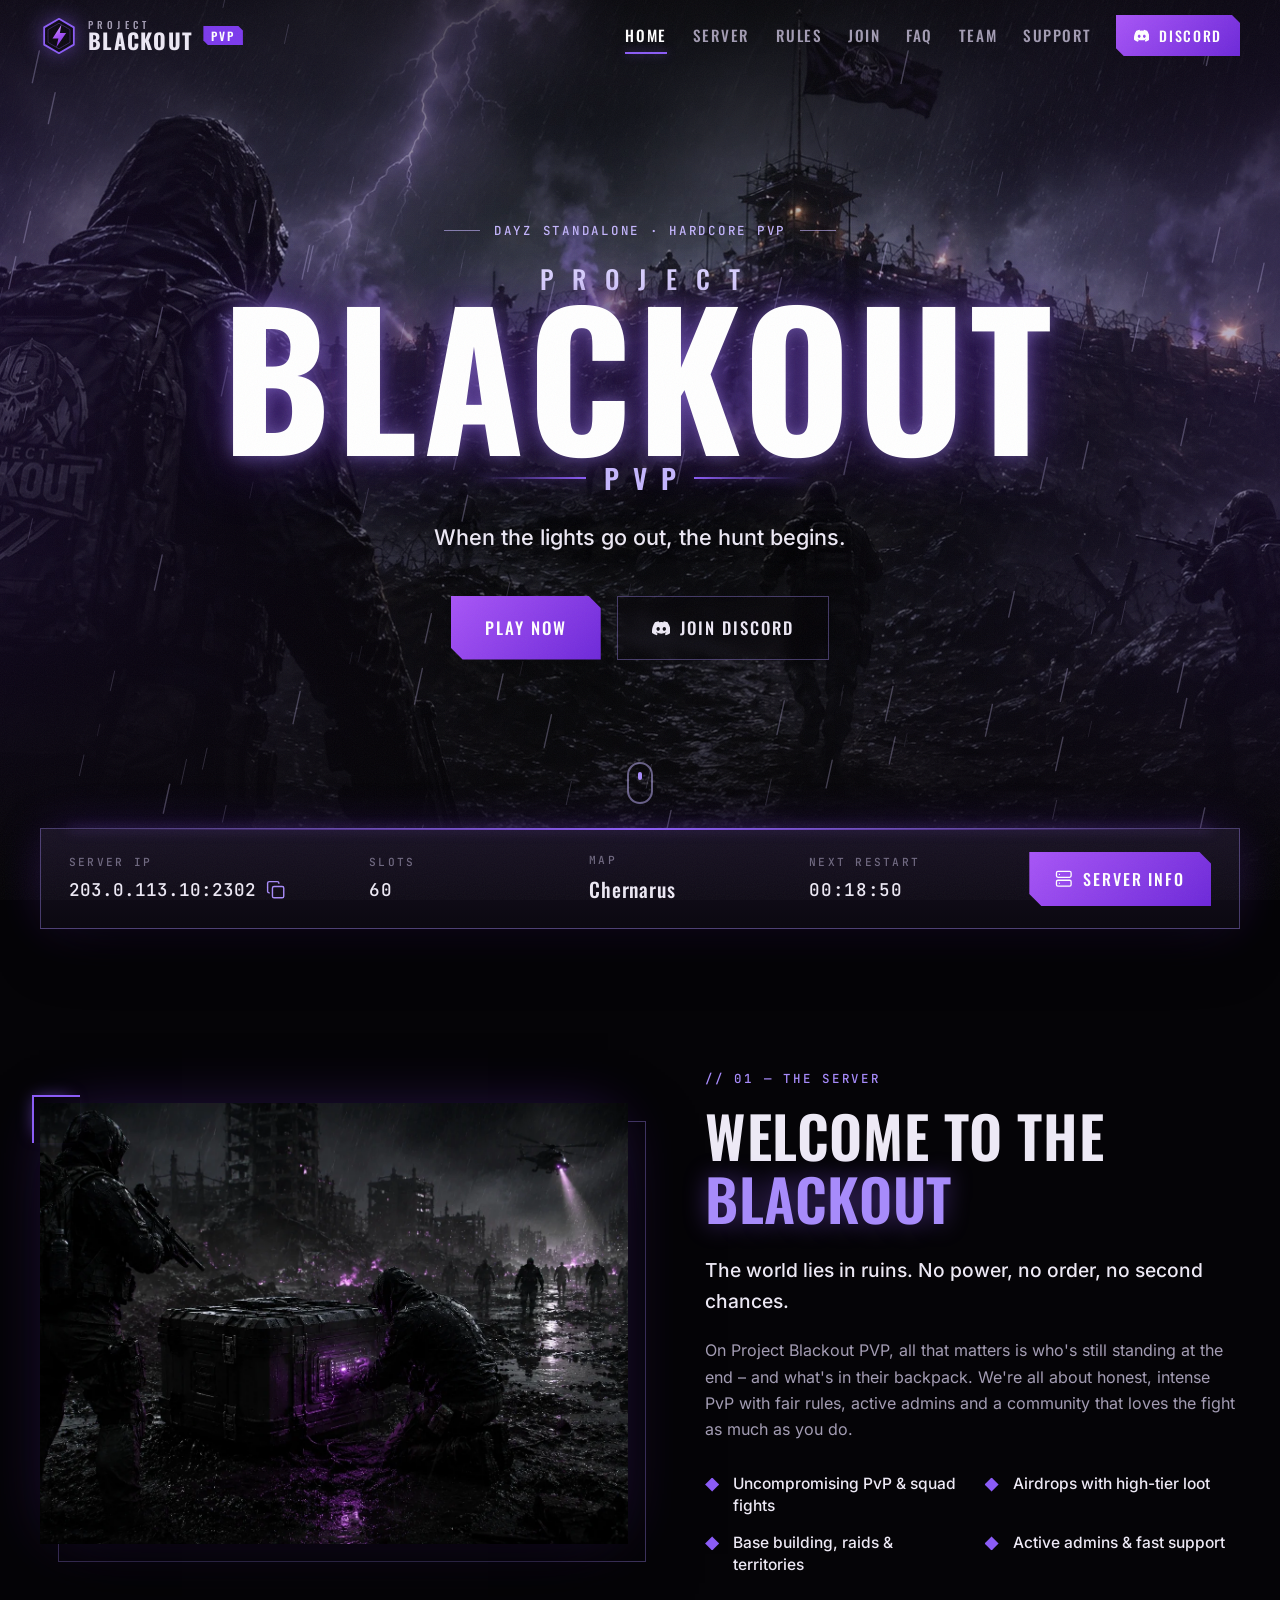
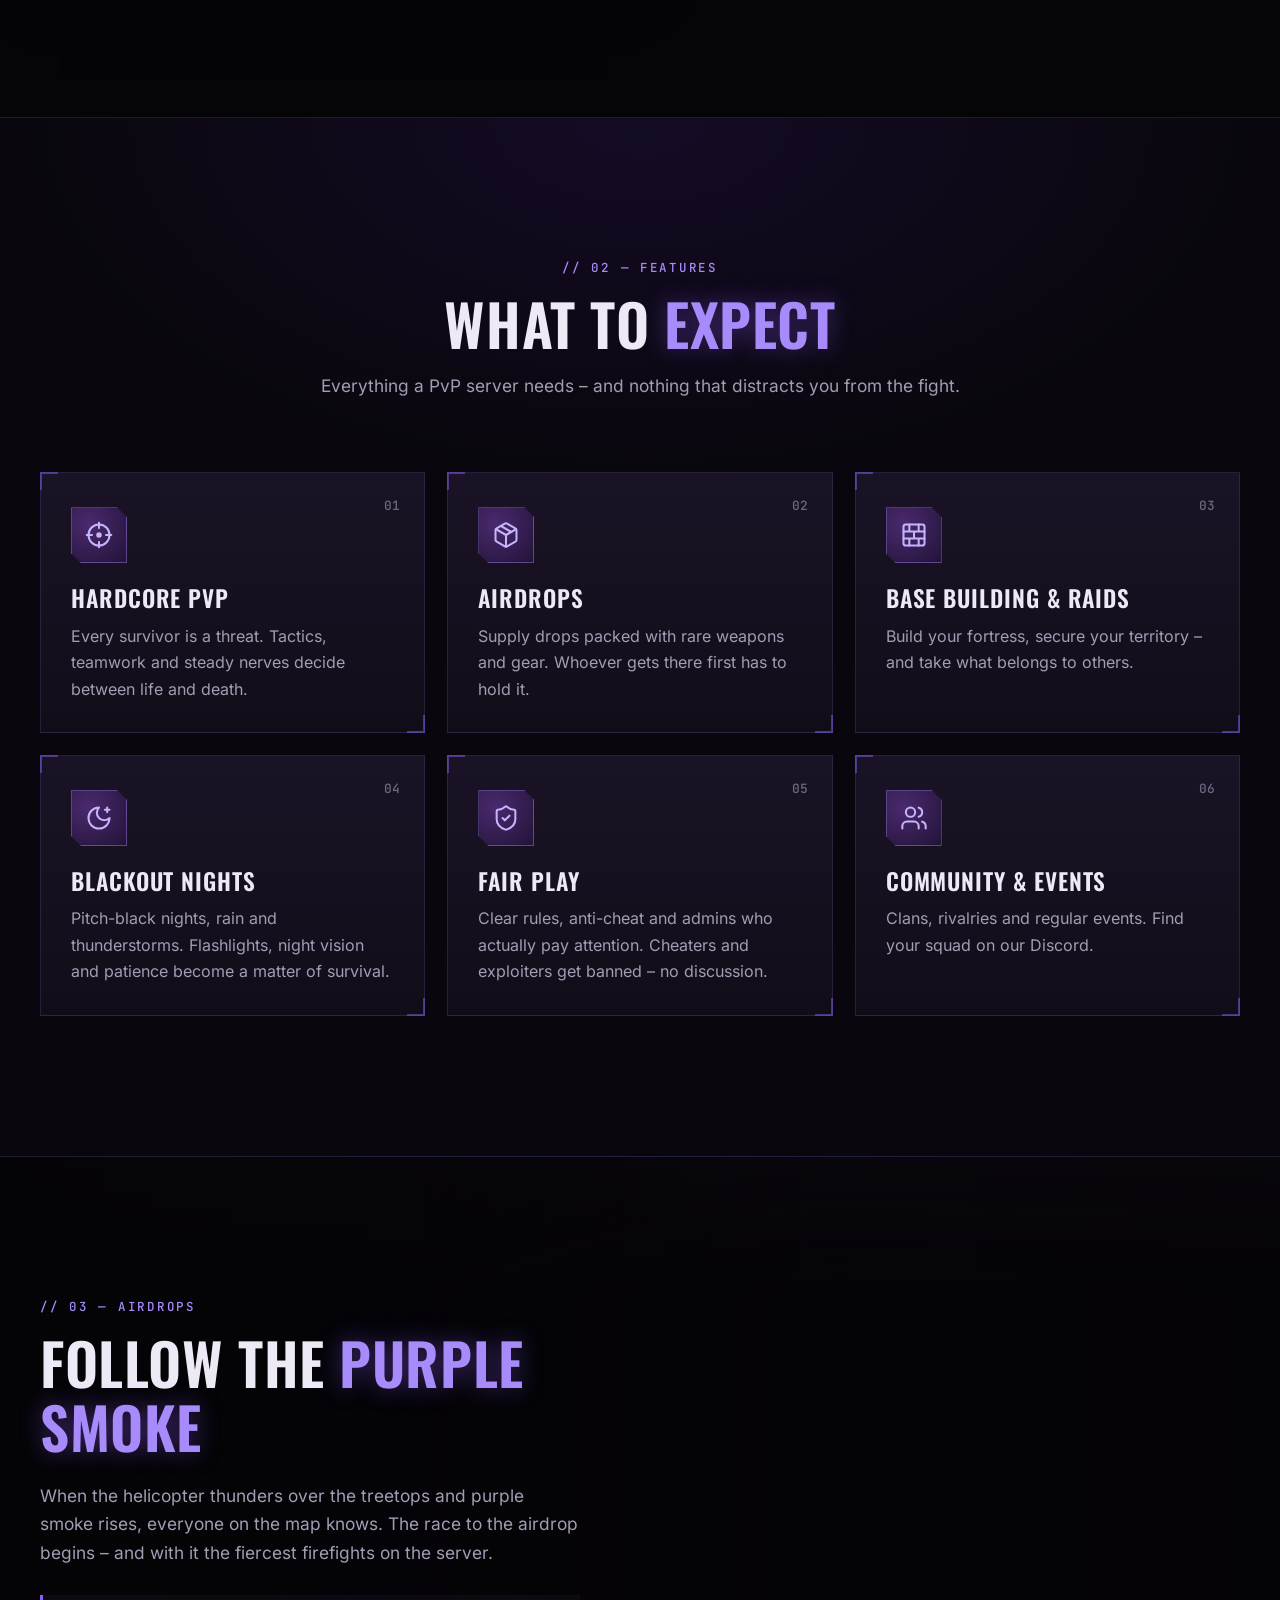
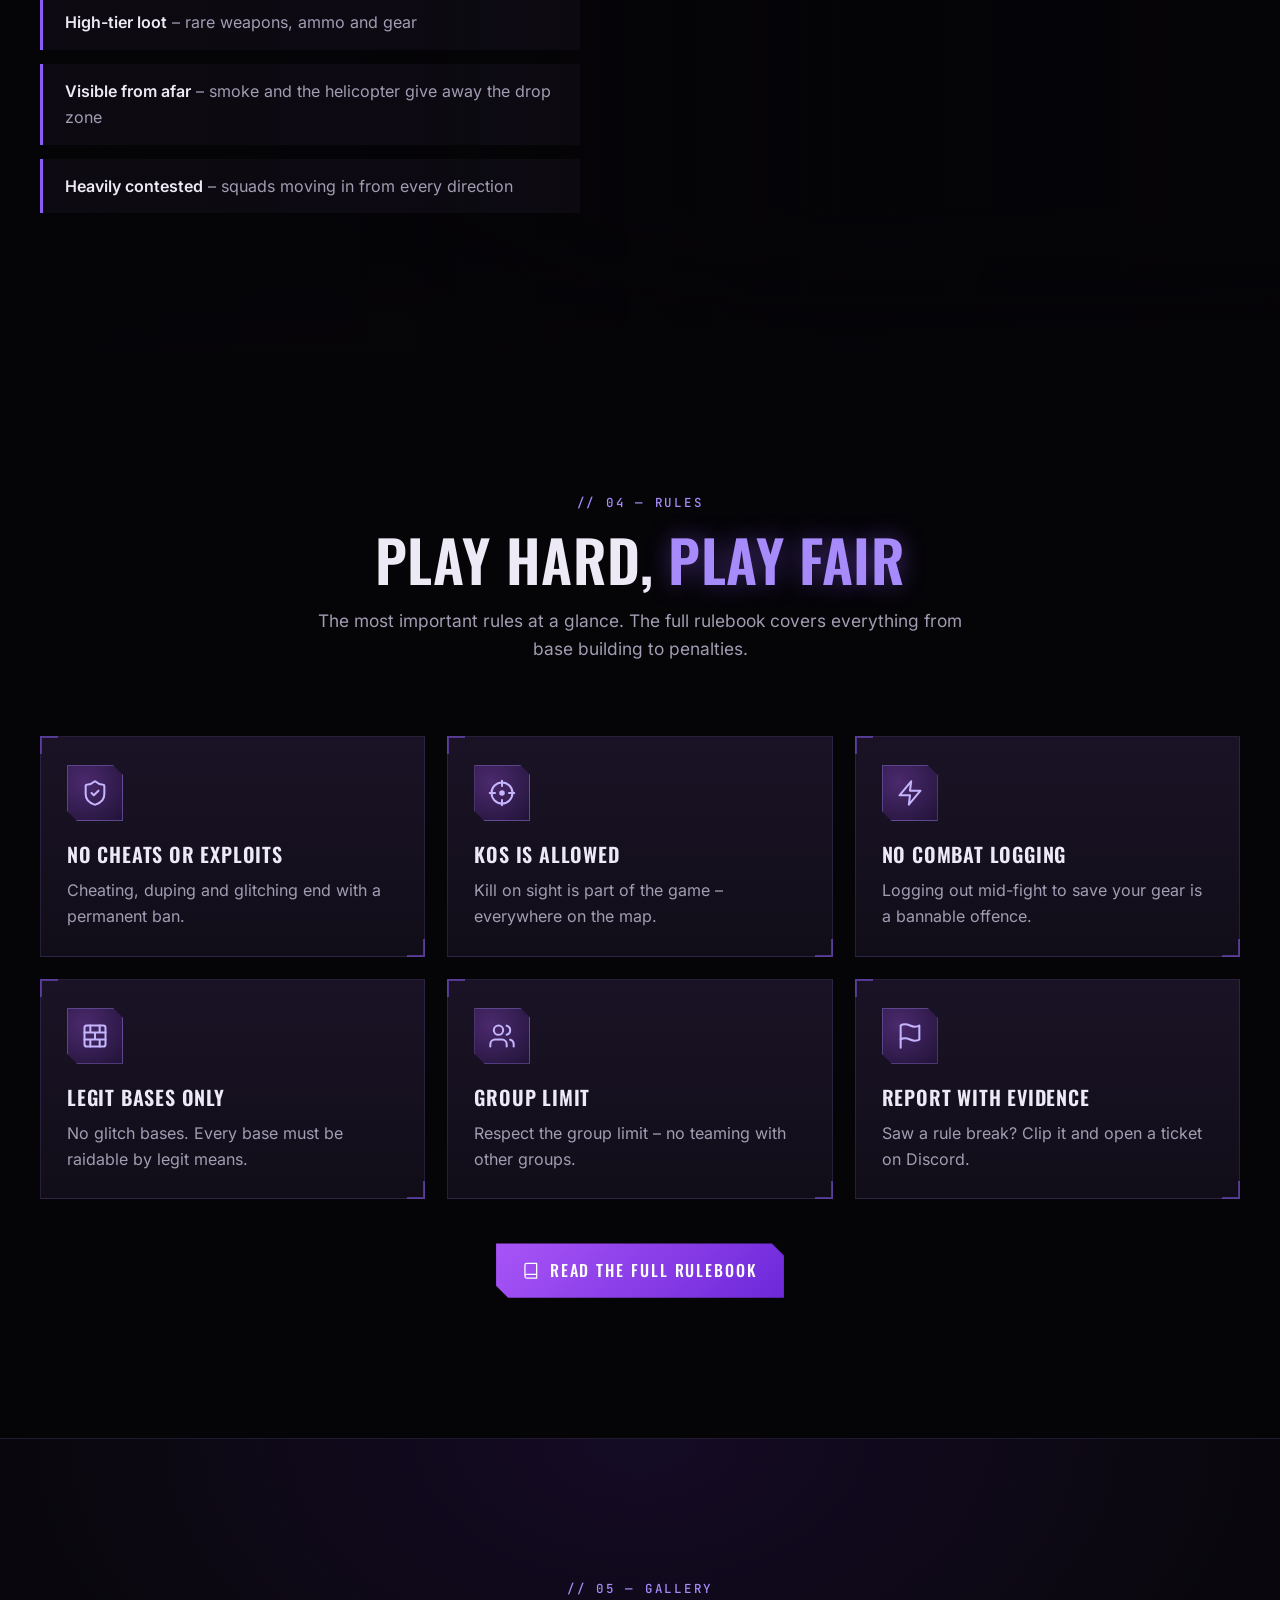
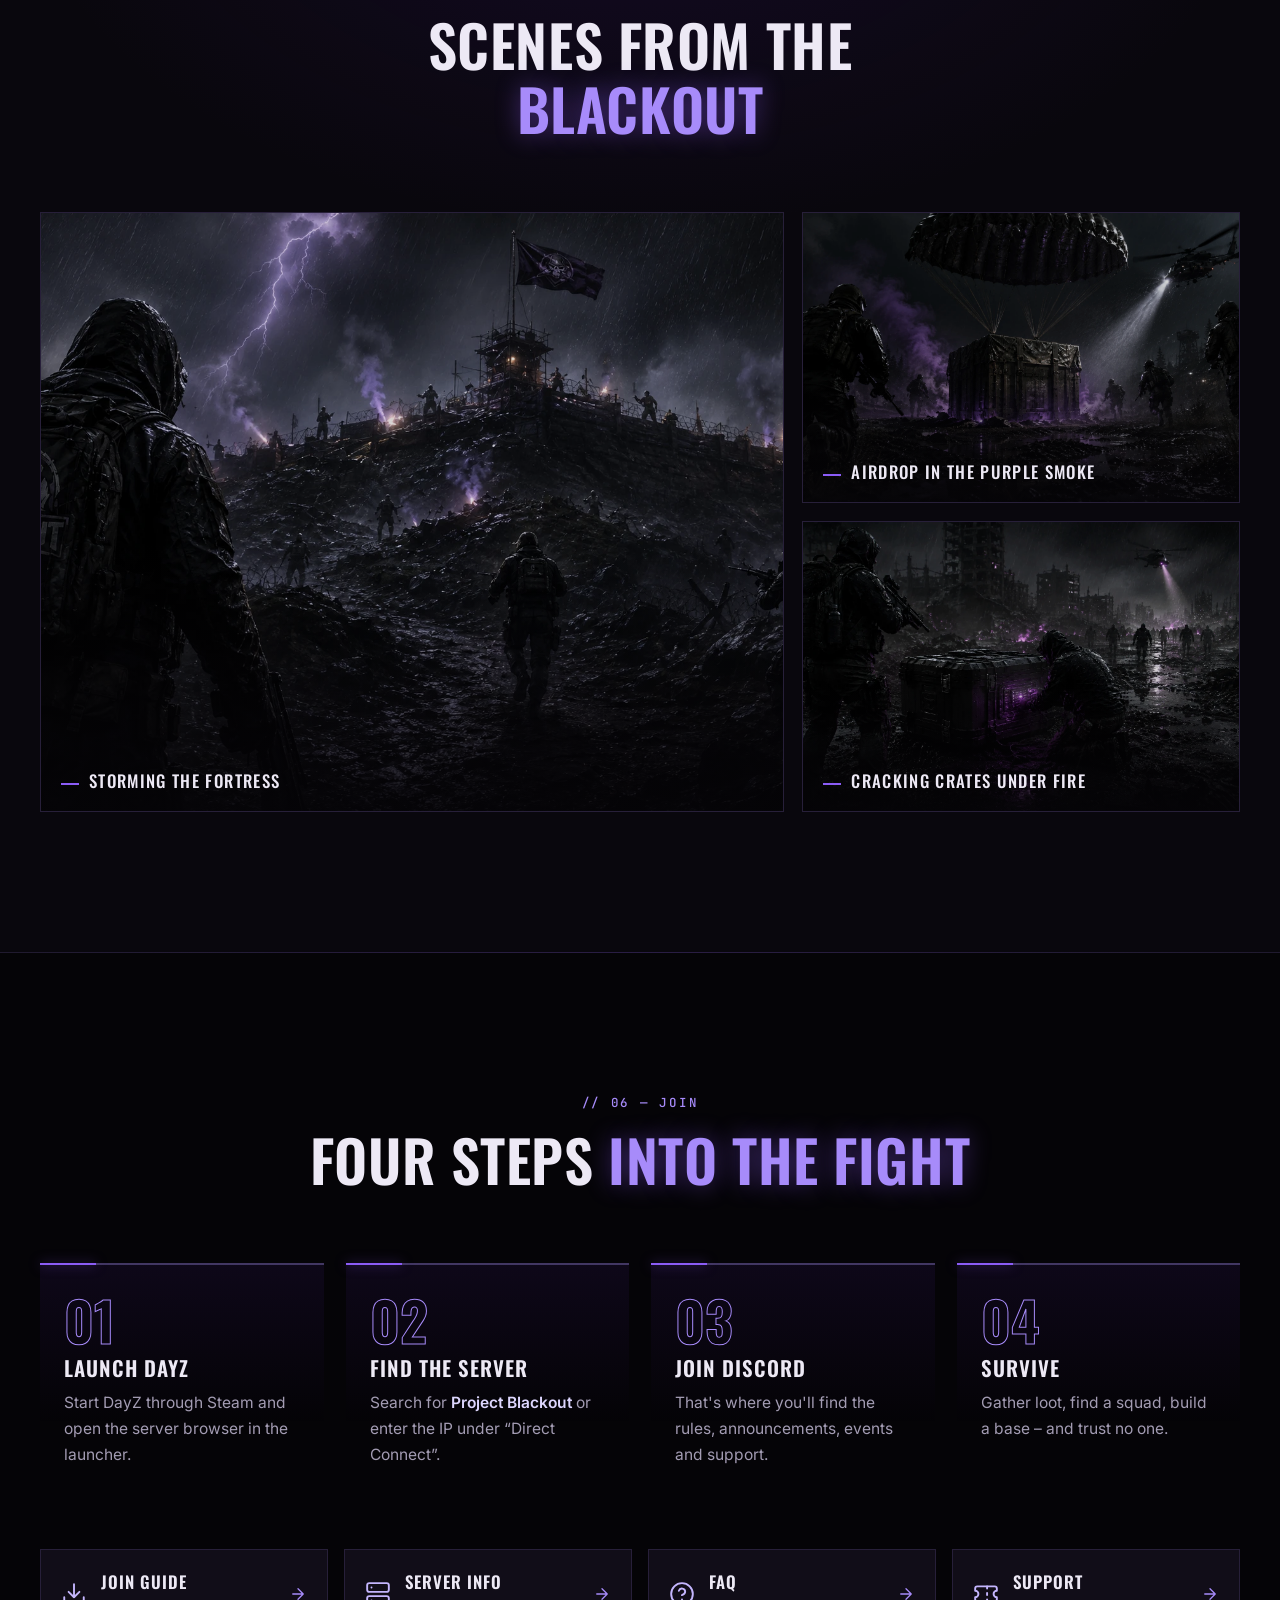
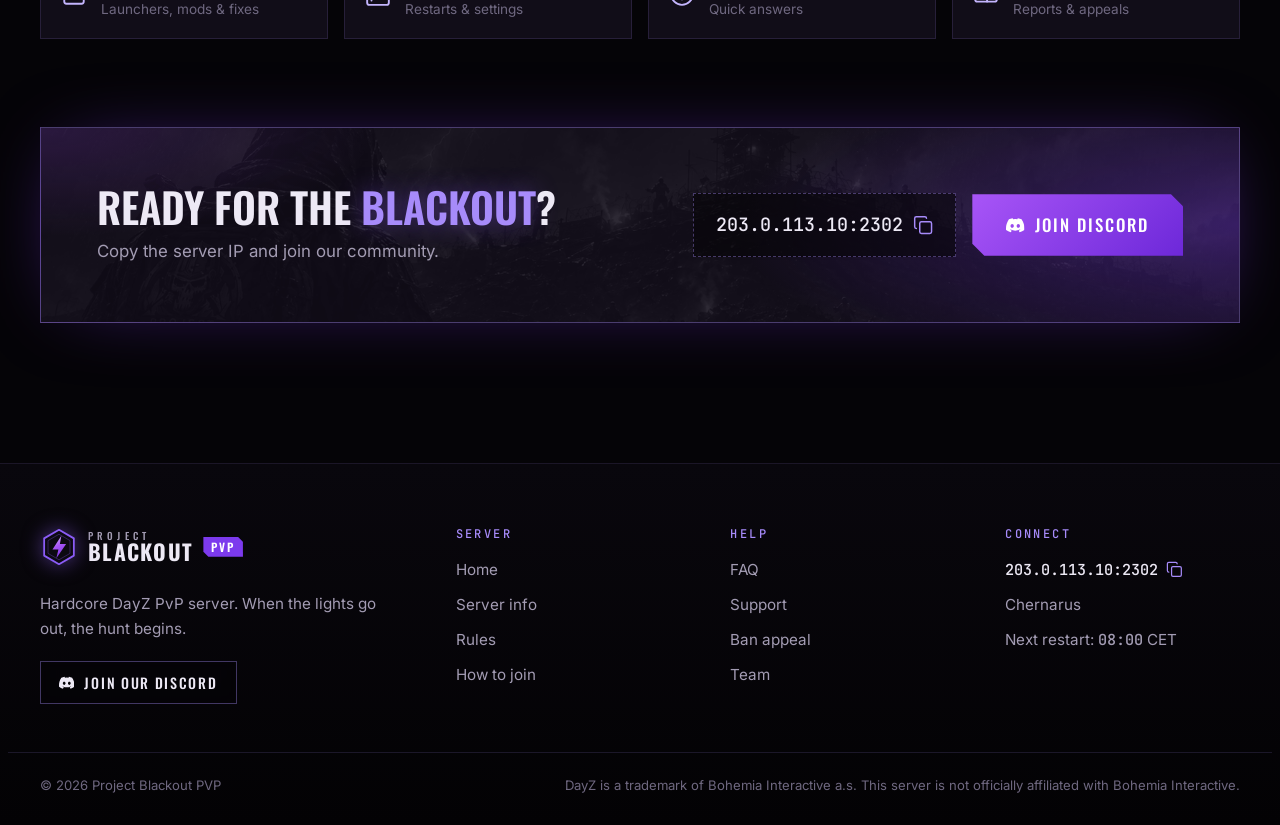
==== commit 59f0d87d: "Expand website with rules, join guide, server info and help pages New pages sharing the existing bla" ====
--- a/index.html
+++ b/index.html
@@ -9,29 +9,28 @@
 
   <meta property="og:type" content="website">
   <meta property="og:title" content="Project Blackout PVP – DayZ Hardcore PvP Server">
-  <meta property="og:description" content="When the lights go out, the hunt begins. Airdrops, base building, raids and uncompromising PvP.">
+  <meta property="og:description" content="Project Blackout PVP – a hardcore DayZ PvP server with airdrops, base building, raids and an active community. When the lights go out, the hunt begins.">
   <meta property="og:image" content="assets/img/fortress.webp">
   <meta name="twitter:card" content="summary_large_image">
 
   <link rel="icon" href="assets/img/logo.svg" type="image/svg+xml">
+  <link rel="preload" href="assets/fonts/oswald-latin.woff2" as="font" type="font/woff2" crossorigin>
+  <link rel="preload" href="assets/fonts/inter-latin.woff2" as="font" type="font/woff2" crossorigin>
   <link rel="preload" href="assets/img/fortress.webp" as="image" type="image/webp">
-
-  <link rel="preconnect" href="https://fonts.googleapis.com">
-  <link rel="preconnect" href="https://fonts.gstatic.com" crossorigin>
-  <link rel="stylesheet" href="https://fonts.googleapis.com/css2?family=Inter:wght@400;500;600&family=JetBrains+Mono:wght@500&family=Oswald:wght@500;600;700&display=swap">
+  <link rel="stylesheet" href="assets/css/fonts.css">
   <link rel="stylesheet" href="assets/css/style.css">
 
   <script>document.documentElement.classList.add('js');</script>
   <script src="assets/js/config.js" defer></script>
   <script src="assets/js/main.js" defer></script>
 </head>
-<body>
+<body class="page-home">
   <a class="skip-link" href="#main">Skip to content</a>
 
   <!-- ============ NAVIGATION ============ -->
   <header class="nav" id="nav">
     <div class="container nav__inner">
-      <a class="brand" href="#start" aria-label="Project Blackout PVP – back to top">
+      <a class="brand" href="index.html" aria-label="Project Blackout PVP – home">
         <img class="brand__logo" src="assets/img/logo.svg" alt="" width="38" height="38">
         <span class="brand__text">
           <span class="brand__small">Project</span>
@@ -41,12 +40,13 @@
       </a>
 
       <nav class="nav__menu" id="nav-menu" aria-label="Main navigation">
-        <a class="nav__link" href="#server">Server</a>
-        <a class="nav__link" href="#features">Features</a>
-        <a class="nav__link" href="#airdrops">Airdrops</a>
-        <a class="nav__link" href="#rules">Rules</a>
-        <a class="nav__link" href="#gallery">Gallery</a>
-        <a class="nav__link" href="#join">Join</a>
+        <a class="nav__link" href="index.html" aria-current="page">Home</a>
+        <a class="nav__link" href="server.html">Server</a>
+        <a class="nav__link" href="rules.html">Rules</a>
+        <a class="nav__link" href="join.html">Join</a>
+        <a class="nav__link" href="faq.html">FAQ</a>
+        <a class="nav__link" href="team.html">Team</a>
+        <a class="nav__link" href="support.html">Support</a>
         <a class="btn btn--primary btn--sm nav__cta" href="#" data-cfg-href="discord" target="_blank" rel="noopener">
           <svg class="icon" viewBox="0 0 24 24" aria-hidden="true"><use href="#i-discord"/></svg>
           Discord
@@ -75,7 +75,7 @@
         </h1>
         <p class="hero__tagline">When the lights go out, the hunt begins.</p>
         <div class="hero__actions">
-          <a class="btn btn--primary btn--lg" href="#join">Play now</a>
+          <a class="btn btn--primary btn--lg" href="join.html">Play now</a>
           <a class="btn btn--ghost btn--lg" href="#" data-cfg-href="discord" target="_blank" rel="noopener">
             <svg class="icon" viewBox="0 0 24 24" aria-hidden="true"><use href="#i-discord"/></svg>
             Join Discord
@@ -92,7 +92,7 @@
     <section class="status-wrap" aria-label="Server information">
       <div class="container">
         <div class="status">
-          <div class="status__item" data-live hidden>
+          <div class="status__item" data-requires="battlemetricsId" hidden>
             <span class="status__label">Status</span>
             <span class="status__value">
               <span class="dot" data-status-dot></span>
@@ -119,9 +119,14 @@
             <span class="status__value" data-cfg="map">–</span>
           </div>
 
-          <a class="btn btn--primary status__cta" href="#" data-cfg-href="discord" target="_blank" rel="noopener">
-            <svg class="icon" viewBox="0 0 24 24" aria-hidden="true"><use href="#i-discord"/></svg>
-            Community
+          <div class="status__item" data-requires="restartTimes" hidden>
+            <span class="status__label">Next restart</span>
+            <span class="status__value mono" data-restart-countdown>--:--:--</span>
+          </div>
+
+          <a class="btn btn--primary status__cta" href="server.html">
+            <svg class="icon" viewBox="0 0 24 24" aria-hidden="true"><use href="#i-server"/></svg>
+            Server info
           </a>
         </div>
       </div>
@@ -222,74 +227,54 @@
       </div>
     </section>
 
-    <!-- ============ RULES ============ -->
+    <!-- ============ RULES (TEASER) ============ -->
     <section class="section" id="rules">
       <div class="container">
         <header class="section__head reveal">
-          <p class="eyebrow">// 04 — Rulebook</p>
-          <h2 class="h2">The <span class="accent">Rules</span></h2>
-          <p class="section__sub">Hard fights need fair rules. By joining the server, you accept them.</p>
+          <p class="eyebrow">// 04 — Rules</p>
+          <h2 class="h2">Play hard, <span class="accent">play fair</span></h2>
+          <p class="section__sub">The most important rules at a glance. The full rulebook covers everything from base building to penalties.</p>
         </header>
 
-        <div class="rules">
-          <details class="rule reveal" open>
-            <summary>
-              <span class="rule__icon"><svg viewBox="0 0 24 24" aria-hidden="true"><use href="#i-shield"/></svg></span>
-              <span class="rule__title">General</span>
-              <span class="rule__chev" aria-hidden="true"></span>
-            </summary>
-            <ol class="rule__list">
-              <li>Be respectful – no insults, no racism, no discrimination.</li>
-              <li>Cheats, hacks, macros and third-party tools are prohibited.</li>
-              <li>Report bugs and glitches – don't exploit them.</li>
-              <li>Admin decisions are final.</li>
-            </ol>
-          </details>
-
-          <details class="rule reveal">
-            <summary>
-              <span class="rule__icon"><svg viewBox="0 0 24 24" aria-hidden="true"><use href="#i-crosshair"/></svg></span>
-              <span class="rule__title">PvP</span>
-              <span class="rule__chev" aria-hidden="true"></span>
-            </summary>
-            <ol class="rule__list">
-              <li>Kill on sight is allowed – everywhere on the map.</li>
-              <li>No combat logging: logging out mid-fight can get you banned.</li>
-              <li>No ghosting – don't relog to flank your enemies.</li>
-              <li>No deliberate spawn camping.</li>
-            </ol>
-          </details>
-
-          <details class="rule reveal">
-            <summary>
-              <span class="rule__icon"><svg viewBox="0 0 24 24" aria-hidden="true"><use href="#i-wall"/></svg></span>
-              <span class="rule__title">Base Building</span>
-              <span class="rule__chev" aria-hidden="true"></span>
-            </summary>
-            <ol class="rule__list">
-              <li>No bases in military zones, large cities or at airdrop locations.</li>
-              <li>No glitch bases – nothing inside rocks, trees or building walls.</li>
-              <li>Every base must be raidable without glitches.</li>
-              <li>Roads and bridges must not be blocked.</li>
-            </ol>
-          </details>
-
-          <details class="rule reveal">
-            <summary>
-              <span class="rule__icon"><svg viewBox="0 0 24 24" aria-hidden="true"><use href="#i-bolt"/></svg></span>
-              <span class="rule__title">Raids</span>
-              <span class="rule__chev" aria-hidden="true"></span>
-            </summary>
-            <ol class="rule__list">
-              <li>Raiding is allowed – only with legitimate means such as tools and explosives.</li>
-              <li>No raiding through glitches, walls or map exploits.</li>
-              <li>Destroyed bases will not be restored by admins.</li>
-              <li>Suspect a rule violation? Save the clip and report it on Discord.</li>
-            </ol>
-          </details>
-        </div>
-
-        <p class="rules__note reveal">You'll find the complete and up-to-date rulebook on our <a href="#" data-cfg-href="discord" target="_blank" rel="noopener">Discord</a>. Violations can result in a kick or ban.</p>
+        <div class="features features--compact">
+          <a class="card card--link reveal" href="rules.html#exploits">
+            <div class="card__icon"><svg viewBox="0 0 24 24" aria-hidden="true"><use href="#i-shield"/></svg></div>
+            <h3 class="card__title">No cheats or exploits</h3>
+            <p>Cheating, duping and glitching end with a permanent ban.</p>
+          </a>
+          <a class="card card--link reveal" href="rules.html#pvp">
+            <div class="card__icon"><svg viewBox="0 0 24 24" aria-hidden="true"><use href="#i-crosshair"/></svg></div>
+            <h3 class="card__title">KOS is allowed</h3>
+            <p>Kill on sight is part of the game – everywhere on the map.</p>
+          </a>
+          <a class="card card--link reveal" href="rules.html#r3-2">
+            <div class="card__icon"><svg viewBox="0 0 24 24" aria-hidden="true"><use href="#i-bolt"/></svg></div>
+            <h3 class="card__title">No combat logging</h3>
+            <p>Logging out mid-fight to save your gear is a bannable offence.</p>
+          </a>
+          <a class="card card--link reveal" href="rules.html#building">
+            <div class="card__icon"><svg viewBox="0 0 24 24" aria-hidden="true"><use href="#i-wall"/></svg></div>
+            <h3 class="card__title">Legit bases only</h3>
+            <p>No glitch bases. Every base must be raidable by legit means.</p>
+          </a>
+          <a class="card card--link reveal" href="rules.html#groups">
+            <div class="card__icon"><svg viewBox="0 0 24 24" aria-hidden="true"><use href="#i-users"/></svg></div>
+            <h3 class="card__title">Group limit</h3>
+            <p>Respect the group limit – no teaming with other groups.</p>
+          </a>
+          <a class="card card--link reveal" href="support.html#report">
+            <div class="card__icon"><svg viewBox="0 0 24 24" aria-hidden="true"><use href="#i-flag"/></svg></div>
+            <h3 class="card__title">Report with evidence</h3>
+            <p>Saw a rule break? Clip it and open a ticket on Discord.</p>
+          </a>
+        </div>
+
+        <div class="btn-row reveal">
+          <a class="btn btn--primary" href="rules.html">
+            <svg class="icon" viewBox="0 0 24 24" aria-hidden="true"><use href="#i-book"/></svg>
+            Read the full rulebook
+          </a>
+        </div>
       </div>
     </section>
 
@@ -355,6 +340,29 @@
           </li>
         </ol>
 
+        <div class="links reveal">
+          <a class="link-card" href="join.html">
+            <svg class="link-card__icon" viewBox="0 0 24 24" aria-hidden="true"><use href="#i-download"/></svg>
+            <span class="link-card__text"><strong>Join guide</strong><small>Launchers, mods &amp; fixes</small></span>
+            <svg class="link-card__arrow" viewBox="0 0 24 24" aria-hidden="true"><use href="#i-arrow"/></svg>
+          </a>
+          <a class="link-card" href="server.html">
+            <svg class="link-card__icon" viewBox="0 0 24 24" aria-hidden="true"><use href="#i-server"/></svg>
+            <span class="link-card__text"><strong>Server info</strong><small>Restarts &amp; settings</small></span>
+            <svg class="link-card__arrow" viewBox="0 0 24 24" aria-hidden="true"><use href="#i-arrow"/></svg>
+          </a>
+          <a class="link-card" href="faq.html">
+            <svg class="link-card__icon" viewBox="0 0 24 24" aria-hidden="true"><use href="#i-help"/></svg>
+            <span class="link-card__text"><strong>FAQ</strong><small>Quick answers</small></span>
+            <svg class="link-card__arrow" viewBox="0 0 24 24" aria-hidden="true"><use href="#i-arrow"/></svg>
+          </a>
+          <a class="link-card" href="support.html">
+            <svg class="link-card__icon" viewBox="0 0 24 24" aria-hidden="true"><use href="#i-ticket"/></svg>
+            <span class="link-card__text"><strong>Support</strong><small>Reports &amp; appeals</small></span>
+            <svg class="link-card__arrow" viewBox="0 0 24 24" aria-hidden="true"><use href="#i-arrow"/></svg>
+          </a>
+        </div>
+
         <div class="cta reveal">
           <div class="cta__text">
             <h2 class="cta__title">Ready for the <span class="accent">Blackout</span>?</h2>
@@ -380,7 +388,7 @@
   <footer class="footer">
     <div class="container footer__inner">
       <div class="footer__brand">
-        <a class="brand" href="#start" aria-label="Project Blackout PVP – back to top">
+        <a class="brand" href="index.html" aria-label="Project Blackout PVP – home">
           <img class="brand__logo" src="assets/img/logo.svg" alt="" width="38" height="38">
           <span class="brand__text">
             <span class="brand__small">Project</span>
@@ -389,21 +397,37 @@
           <span class="tag">PVP</span>
         </a>
         <p>Hardcore DayZ PvP server. When the lights go out, the hunt begins.</p>
-      </div>
-
-      <nav class="footer__col" aria-label="Footer navigation">
-        <h3 class="footer__title">Navigation</h3>
-        <a href="#server">Server</a>
-        <a href="#features">Features</a>
-        <a href="#rules">Rules</a>
-        <a href="#join">Join</a>
+        <a class="btn btn--ghost btn--sm" href="#" data-cfg-href="discord" target="_blank" rel="noopener">
+          <svg class="icon" viewBox="0 0 24 24" aria-hidden="true"><use href="#i-discord"/></svg>
+          Join our Discord
+        </a>
+      </div>
+
+      <nav class="footer__col" aria-label="Server pages">
+        <h3 class="footer__title">Server</h3>
+        <a href="index.html">Home</a>
+        <a href="server.html">Server info</a>
+        <a href="rules.html">Rules</a>
+        <a href="join.html">How to join</a>
       </nav>
 
+      <nav class="footer__col" aria-label="Help pages">
+        <h3 class="footer__title">Help</h3>
+        <a href="faq.html">FAQ</a>
+        <a href="support.html">Support</a>
+        <a href="support.html#appeal">Ban appeal</a>
+        <a href="team.html">Team</a>
+      </nav>
+
       <div class="footer__col">
-        <h3 class="footer__title">Server</h3>
-        <span class="mono" data-cfg="address">–</span>
+        <h3 class="footer__title">Connect</h3>
+        <button class="ip ip--sm" type="button" data-copy-ip title="Copy IP">
+          <span class="ip__text" data-cfg="address">–</span>
+          <svg class="icon" viewBox="0 0 24 24" aria-hidden="true"><use href="#i-copy"/></svg>
+          <span class="sr-only">copy</span>
+        </button>
         <span data-cfg="map">–</span>
-        <a href="#" data-cfg-href="discord" target="_blank" rel="noopener">Discord</a>
+        <span data-requires="restartTimes" hidden>Next restart: <span class="mono" data-restart-next>–</span> <span data-restart-tz></span></span>
       </div>
     </div>
 
@@ -429,7 +453,7 @@
   <!-- ============ ICONS ============ -->
   <svg width="0" height="0" class="sr-only" aria-hidden="true">
     <symbol id="i-discord" viewBox="0 0 24 24"><path fill="currentColor" d="M20.317 4.37a19.79 19.79 0 0 0-4.885-1.515.074.074 0 0 0-.079.037c-.21.375-.444.865-.608 1.25a18.27 18.27 0 0 0-5.487 0 12.64 12.64 0 0 0-.617-1.25.077.077 0 0 0-.079-.037A19.74 19.74 0 0 0 3.677 4.37a.07.07 0 0 0-.032.027C.533 9.046-.32 13.58.099 18.058a.082.082 0 0 0 .031.056 19.9 19.9 0 0 0 5.993 3.03.078.078 0 0 0 .084-.028c.462-.63.873-1.295 1.226-1.994a.076.076 0 0 0-.041-.106 13.1 13.1 0 0 1-1.872-.892.077.077 0 0 1-.008-.128c.126-.094.252-.192.372-.291a.074.074 0 0 1 .078-.01c3.928 1.793 8.18 1.793 12.062 0a.074.074 0 0 1 .078.009c.12.1.246.198.373.292a.077.077 0 0 1-.006.127 12.3 12.3 0 0 1-1.873.892.077.077 0 0 0-.041.107c.36.698.772 1.363 1.225 1.993a.076.076 0 0 0 .084.028 19.84 19.84 0 0 0 6.002-3.03.077.077 0 0 0 .032-.054c.5-5.177-.838-9.674-3.549-13.66a.061.061 0 0 0-.031-.03ZM8.02 15.33c-1.183 0-2.157-1.085-2.157-2.419 0-1.333.956-2.419 2.157-2.419 1.21 0 2.176 1.096 2.157 2.42 0 1.333-.956 2.418-2.157 2.418Zm7.975 0c-1.183 0-2.157-1.085-2.157-2.419 0-1.333.955-2.419 2.157-2.419 1.21 0 2.176 1.096 2.157 2.42 0 1.333-.946 2.418-2.157 2.418Z"/></symbol>
-    <symbol id="i-copy" viewBox="0 0 24 24" fill="none" stroke="currentColor" stroke-width="2" stroke-linecap="round" stroke-linejoin="round"><rect width="14" height="14" x="8" y="8" rx="2"/><path d="M4 16c-1.1 0-2-.9-2-2V4c0-1.1.9-2 2-2h10c1.1 0 2 .9 2 2"/></symbol>
+    <symbol id="i-copy" viewBox="0 0 24 24" fill="none" stroke="currentColor" stroke-width="1.75" stroke-linecap="round" stroke-linejoin="round"><rect width="14" height="14" x="8" y="8" rx="2"/><path d="M4 16c-1.1 0-2-.9-2-2V4c0-1.1.9-2 2-2h10c1.1 0 2 .9 2 2"/></symbol>
     <symbol id="i-crosshair" viewBox="0 0 24 24" fill="none" stroke="currentColor" stroke-width="1.75" stroke-linecap="round" stroke-linejoin="round"><circle cx="12" cy="12" r="9"/><circle cx="12" cy="12" r="1.5" fill="currentColor"/><path d="M12 1.5V6M12 18v4.5M1.5 12H6M18 12h4.5"/></symbol>
     <symbol id="i-package" viewBox="0 0 24 24" fill="none" stroke="currentColor" stroke-width="1.75" stroke-linecap="round" stroke-linejoin="round"><path d="m7.5 4.27 9 5.15"/><path d="M21 8a2 2 0 0 0-1-1.73l-7-4a2 2 0 0 0-2 0l-7 4A2 2 0 0 0 3 8v8a2 2 0 0 0 1 1.73l7 4a2 2 0 0 0 2 0l7-4A2 2 0 0 0 21 16Z"/><path d="m3.3 7 8.7 5 8.7-5"/><path d="M12 22V12"/></symbol>
     <symbol id="i-wall" viewBox="0 0 24 24" fill="none" stroke="currentColor" stroke-width="1.75" stroke-linecap="round" stroke-linejoin="round"><rect width="18" height="18" x="3" y="3" rx="2"/><path d="M3 9h18M3 15h18M12 9v6M8 3v6M16 3v6M8 15v6M16 15v6"/></symbol>
@@ -437,6 +461,13 @@
     <symbol id="i-shield" viewBox="0 0 24 24" fill="none" stroke="currentColor" stroke-width="1.75" stroke-linecap="round" stroke-linejoin="round"><path d="M20 13c0 5-3.5 7.5-7.66 8.95a1 1 0 0 1-.67-.01C7.5 20.5 4 18 4 13V6a1 1 0 0 1 1-1c2 0 4.5-1.2 6.24-2.72a1.17 1.17 0 0 1 1.52 0C14.51 3.81 17 5 19 5a1 1 0 0 1 1 1z"/><path d="m9 12 2 2 4-4"/></symbol>
     <symbol id="i-users" viewBox="0 0 24 24" fill="none" stroke="currentColor" stroke-width="1.75" stroke-linecap="round" stroke-linejoin="round"><path d="M16 21v-2a4 4 0 0 0-4-4H6a4 4 0 0 0-4 4v2"/><circle cx="9" cy="7" r="4"/><path d="M22 21v-2a4 4 0 0 0-3-3.87"/><path d="M16 3.13a4 4 0 0 1 0 7.75"/></symbol>
     <symbol id="i-bolt" viewBox="0 0 24 24" fill="none" stroke="currentColor" stroke-width="1.75" stroke-linecap="round" stroke-linejoin="round"><path d="M13 2 3 14h9l-1 8 10-12h-9l1-8Z"/></symbol>
+    <symbol id="i-flag" viewBox="0 0 24 24" fill="none" stroke="currentColor" stroke-width="1.75" stroke-linecap="round" stroke-linejoin="round"><path d="M4 15s1-1 4-1 5 2 8 2 4-1 4-1V3s-1 1-4 1-5-2-8-2-4 1-4 1z"/><path d="M4 22v-7"/></symbol>
+    <symbol id="i-help" viewBox="0 0 24 24" fill="none" stroke="currentColor" stroke-width="1.75" stroke-linecap="round" stroke-linejoin="round"><circle cx="12" cy="12" r="10"/><path d="M9.09 9a3 3 0 0 1 5.83 1c0 2-3 3-3 3M12 17h.01"/></symbol>
+    <symbol id="i-download" viewBox="0 0 24 24" fill="none" stroke="currentColor" stroke-width="1.75" stroke-linecap="round" stroke-linejoin="round"><path d="M21 15v4a2 2 0 0 1-2 2H5a2 2 0 0 1-2-2v-4"/><path d="m7 10 5 5 5-5M12 15V3"/></symbol>
+    <symbol id="i-server" viewBox="0 0 24 24" fill="none" stroke="currentColor" stroke-width="1.75" stroke-linecap="round" stroke-linejoin="round"><rect width="20" height="8" x="2" y="2" rx="2"/><rect width="20" height="8" x="2" y="14" rx="2"/><path d="M6 6h.01M6 18h.01"/></symbol>
+    <symbol id="i-book" viewBox="0 0 24 24" fill="none" stroke="currentColor" stroke-width="1.75" stroke-linecap="round" stroke-linejoin="round"><path d="M4 19.5v-15A2.5 2.5 0 0 1 6.5 2H20v20H6.5a2.5 2.5 0 0 1 0-5H20"/></symbol>
+    <symbol id="i-arrow" viewBox="0 0 24 24" fill="none" stroke="currentColor" stroke-width="1.75" stroke-linecap="round" stroke-linejoin="round"><path d="M5 12h14M12 5l7 7-7 7"/></symbol>
+    <symbol id="i-ticket" viewBox="0 0 24 24" fill="none" stroke="currentColor" stroke-width="1.75" stroke-linecap="round" stroke-linejoin="round"><path d="M2 9a3 3 0 0 1 0 6v2a2 2 0 0 0 2 2h16a2 2 0 0 0 2-2v-2a3 3 0 0 1 0-6V7a2 2 0 0 0-2-2H4a2 2 0 0 0-2 2Z"/><path d="M13 5v2M13 17v2M13 11v2"/></symbol>
   </svg>
 </body>
 </html>
--- a/assets/css/fonts.css
+++ b/assets/css/fonts.css
@@ -0,0 +1,61 @@
+/* Self-hosted fonts (SIL Open Font License) – no requests to Google */
+
+/* Inter – latin-ext */
+@font-face {
+  font-family: 'Inter';
+  font-style: normal;
+  font-weight: 400 600;
+  font-display: swap;
+  src: url('../fonts/inter-latin-ext.woff2') format('woff2');
+  unicode-range: U+0100-02BA, U+02BD-02C5, U+02C7-02CC, U+02CE-02D7, U+02DD-02FF, U+0304, U+0308, U+0329, U+1D00-1DBF, U+1E00-1E9F, U+1EF2-1EFF, U+2020, U+20A0-20AB, U+20AD-20C4, U+2113, U+2C60-2C7F, U+A720-A7FF;
+}
+
+/* Inter – latin */
+@font-face {
+  font-family: 'Inter';
+  font-style: normal;
+  font-weight: 400 600;
+  font-display: swap;
+  src: url('../fonts/inter-latin.woff2') format('woff2');
+  unicode-range: U+0000-00FF, U+0131, U+0152-0153, U+02BB-02BC, U+02C6, U+02DA, U+02DC, U+0304, U+0308, U+0329, U+2000-206F, U+20AC, U+2122, U+2191, U+2193, U+2212, U+2215, U+FEFF, U+FFFD;
+}
+
+/* JetBrains Mono – latin-ext */
+@font-face {
+  font-family: 'JetBrains Mono';
+  font-style: normal;
+  font-weight: 500;
+  font-display: swap;
+  src: url('../fonts/jetbrains-mono-latin-ext.woff2') format('woff2');
+  unicode-range: U+0100-02BA, U+02BD-02C5, U+02C7-02CC, U+02CE-02D7, U+02DD-02FF, U+0304, U+0308, U+0329, U+1D00-1DBF, U+1E00-1E9F, U+1EF2-1EFF, U+2020, U+20A0-20AB, U+20AD-20C4, U+2113, U+2C60-2C7F, U+A720-A7FF;
+}
+
+/* JetBrains Mono – latin */
+@font-face {
+  font-family: 'JetBrains Mono';
+  font-style: normal;
+  font-weight: 500;
+  font-display: swap;
+  src: url('../fonts/jetbrains-mono-latin.woff2') format('woff2');
+  unicode-range: U+0000-00FF, U+0131, U+0152-0153, U+02BB-02BC, U+02C6, U+02DA, U+02DC, U+0304, U+0308, U+0329, U+2000-206F, U+20AC, U+2122, U+2191, U+2193, U+2212, U+2215, U+FEFF, U+FFFD;
+}
+
+/* Oswald – latin-ext */
+@font-face {
+  font-family: 'Oswald';
+  font-style: normal;
+  font-weight: 500 700;
+  font-display: swap;
+  src: url('../fonts/oswald-latin-ext.woff2') format('woff2');
+  unicode-range: U+0100-02BA, U+02BD-02C5, U+02C7-02CC, U+02CE-02D7, U+02DD-02FF, U+0304, U+0308, U+0329, U+1D00-1DBF, U+1E00-1E9F, U+1EF2-1EFF, U+2020, U+20A0-20AB, U+20AD-20C4, U+2113, U+2C60-2C7F, U+A720-A7FF;
+}
+
+/* Oswald – latin */
+@font-face {
+  font-family: 'Oswald';
+  font-style: normal;
+  font-weight: 500 700;
+  font-display: swap;
+  src: url('../fonts/oswald-latin.woff2') format('woff2');
+  unicode-range: U+0000-00FF, U+0131, U+0152-0153, U+02BB-02BC, U+02C6, U+02DA, U+02DC, U+0304, U+0308, U+0329, U+2000-206F, U+20AC, U+2122, U+2191, U+2193, U+2212, U+2215, U+FEFF, U+FFFD;
+}
--- a/assets/css/style.css
+++ b/assets/css/style.css
@@ -78,6 +78,7 @@
 h1, h2, h3 { margin: 0; line-height: 1.1; }
 p { margin: 0 0 1em; }
 ul, ol { margin: 0; padding: 0; list-style: none; }
+[hidden] { display: none !important; }
 
 ::selection { background: var(--violet-600); color: #fff; }
 ::-webkit-scrollbar { width: 10px; }
@@ -274,7 +275,7 @@
 .nav__menu {
   display: flex;
   align-items: center;
-  gap: 6px;
+  gap: 2px;
 }
 .nav__link {
   position: relative;
@@ -298,9 +299,9 @@
   transition: transform 0.3s var(--ease);
 }
 .nav__link:hover,
-.nav__link[aria-current='true'] { color: #fff; }
+.nav__link[aria-current] { color: #fff; }
 .nav__link:hover::after,
-.nav__link[aria-current='true']::after { transform: scaleX(1); }
+.nav__link[aria-current]::after { transform: scaleX(1); }
 .nav__cta { margin-left: 10px; }
 
 .nav__toggle {
@@ -326,7 +327,7 @@
 .nav.is-open .nav__toggle span:nth-child(2) { opacity: 0; }
 .nav.is-open .nav__toggle span:nth-child(3) { transform: translateY(-7px) rotate(-45deg); }
 
-@media (max-width: 960px) {
+@media (max-width: 1060px) {
   .nav__toggle { display: block; }
   .nav__menu {
     position: fixed;
@@ -558,10 +559,10 @@
 }
 
 .status {
-  display: grid;
-  grid-template-columns: repeat(4, minmax(0, 1fr)) auto;
-  align-items: center;
-  gap: 8px 28px;
+  display: flex;
+  flex-wrap: wrap;
+  align-items: center;
+  gap: 16px 32px;
   padding: 22px 28px;
   background: linear-gradient(180deg, rgba(26, 19, 38, 0.92), rgba(12, 9, 18, 0.95));
   border: 1px solid var(--line-strong);
@@ -578,16 +579,16 @@
   background: linear-gradient(90deg, transparent, var(--violet-500), transparent);
   box-shadow: 0 0 12px var(--glow);
 }
-/* without live status the remaining items close the gap */
-.status:has([data-live][hidden]) { grid-template-columns: repeat(3, minmax(0, 1fr)) auto; }
 
 .status__item {
+  flex: 1 1 140px;
   display: flex;
   flex-direction: column;
   gap: 4px;
   min-width: 0;
 }
-.status__item[hidden] { display: none; }
+.status__item--ip { flex-basis: 220px; }
+.status__cta { flex: 0 0 auto; }
 .status__label {
   font-family: var(--font-mono);
   font-size: 0.7rem;
@@ -660,9 +661,20 @@
 }
 .ip--lg:hover { border-color: var(--violet-400); background: rgba(124, 58, 237, 0.12); }
 
+.ip--sm { font-size: 0.95rem; gap: 8px; }
+.ip--inline {
+  display: inline-flex;
+  vertical-align: baseline;
+  gap: 6px;
+  padding: 1px 8px;
+  font-size: 0.9em;
+  background: var(--surface-hi);
+  border: 1px solid var(--line-strong);
+}
+
 @media (max-width: 860px) {
-  .status,
-  .status:has([data-live][hidden]) {
+  .status {
+    display: grid;
     grid-template-columns: repeat(2, minmax(0, 1fr));
     gap: 18px 20px;
     padding: 22px 20px;
@@ -1228,11 +1240,11 @@
 }
 .footer__inner {
   display: grid;
-  grid-template-columns: 2fr 1fr 1fr;
+  grid-template-columns: 1.6fr 1fr 1fr 1fr;
   gap: 40px;
   padding-bottom: 48px;
 }
-.footer__brand p { margin: 18px 0 0; max-width: 36ch; font-size: 0.95rem; }
+.footer__brand p { margin: 18px 0 20px; max-width: 36ch; font-size: 0.95rem; }
 .footer__col {
   display: flex;
   flex-direction: column;
@@ -1270,9 +1282,13 @@
   color: var(--text-dim);
 }
 
-@media (max-width: 760px) {
+@media (max-width: 960px) {
+  .footer__inner { grid-template-columns: repeat(3, minmax(0, 1fr)); }
+  .footer__brand { grid-column: 1 / -1; }
+}
+@media (max-width: 560px) {
   .footer__inner { grid-template-columns: 1fr 1fr; }
-  .footer__brand { grid-column: 1 / -1; }
+  .footer__col:last-child { grid-column: 1 / -1; }
 }
 
 /* ---------- Toast ---------- */
@@ -1295,6 +1311,1010 @@
   transition: opacity 0.3s, transform 0.3s var(--ease);
 }
 .toast.is-visible { opacity: 1; transform: translate(-50%, 0); }
+
+/* ==========================================================================
+   Shared helpers
+   ========================================================================== */
+.container--narrow { max-width: calc(880px + var(--gutter) * 2); }
+.section--tight { padding: clamp(56px, 7vw, 88px) 0; }
+.section--flush-top { padding-top: 0; }
+.section__head--left { margin-left: 0; text-align: left; }
+
+.btn-row {
+  display: flex;
+  flex-wrap: wrap;
+  justify-content: center;
+  gap: 14px;
+  margin-top: 44px;
+}
+
+.grid-2 {
+  display: grid;
+  grid-template-columns: repeat(2, minmax(0, 1fr));
+  gap: 22px;
+  align-items: start;
+}
+.grid-2--center { align-items: center; gap: clamp(32px, 6vw, 72px); }
+@media (max-width: 860px) {
+  .grid-2 { grid-template-columns: 1fr; }
+}
+
+.prose a,
+.card p a,
+.acc__body a,
+.callout a,
+.panel a:not(.btn),
+.guide a,
+.empty a,
+.rule-item a:not(.rule-item__num) {
+  color: var(--violet-300);
+  text-decoration-color: rgba(196, 181, 253, 0.4);
+  text-underline-offset: 3px;
+}
+.prose a:hover,
+.card p a:hover,
+.acc__body a:hover,
+.callout a:hover,
+.panel a:not(.btn):hover,
+.guide a:hover,
+.empty a:hover,
+.rule-item a:not(.rule-item__num):hover { color: #fff; }
+
+/* UI labels such as "Servers" or "Play" */
+.ui {
+  display: inline-block;
+  padding: 0 7px;
+  font-family: var(--font-mono);
+  font-size: 0.85em;
+  color: var(--violet-200);
+  background: var(--surface-hi);
+  border: 1px solid var(--line-strong);
+  white-space: nowrap;
+}
+
+.checklist--single { grid-template-columns: 1fr; gap: 12px; margin-top: 20px; }
+.checklist--single li { font-weight: 400; color: var(--text-muted); }
+
+.empty {
+  padding: 28px;
+  text-align: center;
+  border: 1px dashed var(--line-strong);
+  color: var(--text-muted);
+}
+
+/* compact feature cards & cards that are links */
+.features--compact .card { padding: 28px 26px 26px; }
+.features--compact .card__title { font-size: 1.25rem; }
+.card--link {
+  display: block;
+  text-decoration: none;
+  color: inherit;
+}
+.card--link p { color: var(--text-muted); }
+.card__more {
+  display: inline-flex;
+  align-items: center;
+  gap: 8px;
+  margin-top: 18px;
+  font-family: var(--font-display);
+  font-size: 0.9rem;
+  letter-spacing: 0.1em;
+  text-transform: uppercase;
+  color: var(--violet-300);
+}
+.card__more .icon { transition: transform 0.3s var(--ease); }
+.card--link:hover .card__more .icon { transform: translateX(4px); }
+
+/* ---------- Quick links ---------- */
+.links {
+  display: grid;
+  grid-template-columns: repeat(4, minmax(0, 1fr));
+  gap: 16px;
+  margin-top: clamp(40px, 5vw, 56px);
+}
+.link-card {
+  display: flex;
+  align-items: center;
+  gap: 14px;
+  padding: 18px 20px;
+  text-decoration: none;
+  background: var(--surface);
+  border: 1px solid var(--line);
+  transition: border-color 0.25s, background-color 0.25s, transform 0.25s var(--ease);
+}
+.link-card:hover {
+  border-color: var(--line-strong);
+  background: var(--surface-hi);
+  transform: translateY(-3px);
+}
+.link-card__icon { width: 26px; height: 26px; flex-shrink: 0; color: var(--violet-300); }
+.link-card__text { display: flex; flex-direction: column; gap: 2px; min-width: 0; }
+.link-card__text strong {
+  font-family: var(--font-display);
+  font-weight: 600;
+  font-size: 1.05rem;
+  letter-spacing: 0.06em;
+  text-transform: uppercase;
+}
+.link-card__text small { font-size: 0.85rem; color: var(--text-dim); }
+.link-card__arrow {
+  width: 18px; height: 18px;
+  margin-left: auto;
+  flex-shrink: 0;
+  color: var(--violet-400);
+  transition: transform 0.3s var(--ease);
+}
+.link-card:hover .link-card__arrow { transform: translateX(4px); }
+@media (max-width: 960px) { .links { grid-template-columns: repeat(2, minmax(0, 1fr)); } }
+@media (max-width: 520px) { .links { grid-template-columns: 1fr; } }
+
+/* ==========================================================================
+   Sub-page hero
+   ========================================================================== */
+.page-hero {
+  position: relative;
+  isolation: isolate;
+  overflow: hidden;
+  padding: calc(var(--nav-h) + clamp(56px, 9vw, 110px)) 0 clamp(56px, 7vw, 92px);
+  border-bottom: 1px solid var(--line);
+}
+.page-hero__bg {
+  position: absolute;
+  inset: 0;
+  z-index: -2;
+  background: var(--bg) center 35% / cover no-repeat;
+}
+.page-hero--fortress .page-hero__bg { background-image: url('../img/fortress.webp'); background-position: center 30%; }
+.page-hero--airdrop .page-hero__bg { background-image: url('../img/airdrop.webp'); background-position: center 40%; }
+.page-hero--crate .page-hero__bg { background-image: url('../img/crate.webp'); background-position: center 45%; }
+.page-hero::before {
+  content: '';
+  position: absolute;
+  inset: 0;
+  z-index: -1;
+  background:
+    linear-gradient(90deg, rgba(5, 4, 7, 0.95) 0%, rgba(5, 4, 7, 0.78) 45%, rgba(5, 4, 7, 0.35) 100%),
+    linear-gradient(180deg, rgba(5, 4, 7, 0.55) 0%, transparent 40%, var(--bg) 100%);
+}
+.page-hero::after {
+  content: '';
+  position: absolute;
+  left: 0; right: 0; bottom: -1px;
+  height: 2px;
+  background: linear-gradient(90deg, transparent, var(--violet-500) 30%, transparent 70%);
+  box-shadow: 0 0 14px var(--glow);
+}
+
+.breadcrumb {
+  display: flex;
+  flex-wrap: wrap;
+  gap: 10px;
+  margin-bottom: 18px;
+  font-family: var(--font-mono);
+  font-size: 0.75rem;
+  letter-spacing: 0.18em;
+  text-transform: uppercase;
+  color: var(--text-dim);
+}
+.breadcrumb a { color: var(--violet-300); text-decoration: none; }
+.breadcrumb a:hover { color: #fff; }
+.breadcrumb [aria-current] { color: var(--text-muted); }
+
+.page-hero__title {
+  max-width: 16ch;
+  margin-bottom: 18px;
+  font-family: var(--font-display);
+  font-weight: 700;
+  font-size: clamp(2.6rem, 7vw, 5rem);
+  line-height: 0.98;
+  text-transform: uppercase;
+  text-shadow: 0 4px 30px rgba(0, 0, 0, 0.8);
+}
+.page-hero__intro {
+  max-width: 58ch;
+  margin: 0;
+  font-size: clamp(1.02rem, 1.6vw, 1.15rem);
+  color: var(--text-muted);
+}
+
+/* ==========================================================================
+   Docs layout (rules) – sidebar table of contents
+   ========================================================================== */
+.docs {
+  display: grid;
+  grid-template-columns: 240px minmax(0, 1fr);
+  gap: clamp(32px, 5vw, 64px);
+  align-items: start;
+}
+.docs__side {
+  position: sticky;
+  top: calc(var(--nav-h) + 28px);
+}
+.toc { border-left: 1px solid var(--line); }
+.toc__title {
+  margin: 0 0 10px 18px;
+  font-family: var(--font-mono);
+  font-size: 0.72rem;
+  letter-spacing: 0.2em;
+  text-transform: uppercase;
+  color: var(--violet-400);
+}
+.toc a {
+  display: block;
+  margin-left: -1px;
+  padding: 7px 0 7px 18px;
+  border-left: 2px solid transparent;
+  font-size: 0.95rem;
+  color: var(--text-muted);
+  text-decoration: none;
+  transition: color 0.2s, border-color 0.2s;
+}
+.toc a:hover { color: #fff; }
+.toc a.is-active {
+  color: #fff;
+  border-left-color: var(--violet-500);
+}
+
+.docs__toolbar {
+  display: flex;
+  flex-wrap: wrap;
+  align-items: center;
+  justify-content: space-between;
+  gap: 12px 24px;
+  margin-bottom: 24px;
+}
+.docs__meta {
+  margin: 0;
+  font-family: var(--font-mono);
+  font-size: 0.78rem;
+  color: var(--text-dim);
+}
+
+@media (max-width: 960px) {
+  .docs { grid-template-columns: minmax(0, 1fr); gap: 24px; }
+  .docs__side {
+    top: var(--nav-h);
+    z-index: 10;
+    margin: 0 calc(var(--gutter) * -1);
+    padding: 10px var(--gutter);
+    background: rgba(5, 4, 7, 0.92);
+    backdrop-filter: blur(12px);
+    -webkit-backdrop-filter: blur(12px);
+    border-bottom: 1px solid var(--line);
+  }
+  .toc { border-left: 0; }
+  .toc__title { display: none; }
+  .toc ol {
+    display: flex;
+    gap: 8px;
+    overflow-x: auto;
+    scrollbar-width: none;
+  }
+  .toc ol::-webkit-scrollbar { display: none; }
+  .toc a {
+    margin: 0;
+    padding: 7px 14px;
+    white-space: nowrap;
+    font-size: 0.85rem;
+    border: 1px solid var(--line);
+  }
+  .toc a.is-active { border-color: var(--violet-500); background: rgba(124, 58, 237, 0.18); }
+}
+
+/* ---------- Search ---------- */
+.search {
+  position: relative;
+  display: flex;
+  align-items: center;
+  flex: 1 1 320px;
+  max-width: 480px;
+}
+.search--wide { max-width: none; }
+.search svg {
+  position: absolute;
+  left: 16px;
+  width: 18px; height: 18px;
+  color: var(--violet-400);
+  pointer-events: none;
+}
+.search input {
+  width: 100%;
+  padding: 14px 16px 14px 46px;
+  font: inherit;
+  color: var(--text);
+  background: var(--surface);
+  border: 1px solid var(--line-strong);
+  border-radius: 0;
+  outline: none;
+  transition: border-color 0.2s, box-shadow 0.2s;
+}
+.search input::placeholder { color: var(--text-dim); }
+.search input:focus {
+  border-color: var(--violet-400);
+  box-shadow: 0 0 0 3px rgba(139, 92, 246, 0.2);
+}
+
+/* ---------- Callouts ---------- */
+.callout {
+  display: flex;
+  gap: 16px;
+  margin: 0 0 32px;
+  padding: 18px 20px;
+  background: rgba(124, 58, 237, 0.08);
+  border: 1px solid var(--line-strong);
+  border-left: 3px solid var(--violet-500);
+}
+.callout > svg {
+  width: 22px; height: 22px;
+  flex-shrink: 0;
+  margin-top: 2px;
+  color: var(--violet-300);
+}
+.callout p { margin: 0; }
+.callout p + p { margin-top: 6px; }
+.callout strong { color: var(--text); }
+.callout--soft { margin: 40px 0 0; background: var(--surface); }
+.callout--warn {
+  margin: 32px 0 0;
+  background: rgba(245, 158, 11, 0.06);
+  border-color: rgba(245, 158, 11, 0.25);
+  border-left-color: #f59e0b;
+}
+.callout--warn > svg { color: #fbbf24; }
+
+/* ---------- Rule sections ---------- */
+.rule-sec {
+  padding-bottom: 44px;
+  scroll-margin-top: calc(var(--nav-h) + 24px);
+}
+.rule-sec + .rule-sec {
+  padding-top: 44px;
+  border-top: 1px solid var(--line);
+}
+.rule-sec__head {
+  display: flex;
+  align-items: center;
+  gap: 16px;
+  margin-bottom: 20px;
+}
+.rule-sec__icon {
+  display: grid;
+  place-items: center;
+  width: 46px; height: 46px;
+  flex-shrink: 0;
+  color: var(--violet-300);
+  background: rgba(124, 58, 237, 0.16);
+  border: 1px solid var(--line-strong);
+}
+.rule-sec__icon svg { width: 24px; height: 24px; }
+.rule-sec__head h2 {
+  font-family: var(--font-display);
+  font-weight: 600;
+  font-size: clamp(1.6rem, 3vw, 2.1rem);
+  letter-spacing: 0.03em;
+  text-transform: uppercase;
+}
+.rule-sec__num {
+  margin-right: 6px;
+  font-family: var(--font-mono);
+  font-size: 0.55em;
+  font-weight: 500;
+  vertical-align: middle;
+  color: var(--violet-400);
+}
+.rule-sec__intro { margin-bottom: 18px; }
+
+.rule-items { display: grid; gap: 10px; }
+.rule-item {
+  display: grid;
+  grid-template-columns: 52px minmax(0, 1fr);
+  gap: 12px;
+  padding: 16px 18px;
+  background: var(--surface);
+  border: 1px solid var(--line);
+  scroll-margin-top: calc(var(--nav-h) + 90px);
+  transition: border-color 0.3s, background-color 0.3s, box-shadow 0.3s;
+}
+.rule-item:hover { border-color: var(--line-strong); }
+.rule-item:target,
+.rule-item.is-target {
+  background: rgba(124, 58, 237, 0.12);
+  border-color: var(--violet-400);
+  box-shadow: 0 0 30px -10px var(--glow);
+}
+.rule-item__num {
+  align-self: start;
+  padding-top: 1px;
+  font-family: var(--font-mono);
+  font-size: 0.9rem;
+  color: var(--violet-300);
+  text-decoration: none;
+}
+.rule-item__num:hover { color: #fff; text-decoration: underline; text-underline-offset: 3px; }
+.rule-item p { margin: 0; }
+.rule-item strong { color: var(--text); font-weight: 600; }
+
+/* ---------- Tables ---------- */
+.table-wrap {
+  overflow-x: auto;
+  border: 1px solid var(--line);
+  background: var(--surface);
+}
+.table {
+  width: 100%;
+  min-width: 560px;
+  border-collapse: collapse;
+  font-size: 0.95rem;
+}
+.table th,
+.table td {
+  padding: 14px 18px;
+  text-align: left;
+  border-bottom: 1px solid var(--line);
+}
+.table th {
+  font-family: var(--font-mono);
+  font-size: 0.72rem;
+  font-weight: 500;
+  letter-spacing: 0.18em;
+  text-transform: uppercase;
+  color: var(--violet-400);
+  background: var(--surface-hi);
+}
+.table td { color: var(--text-muted); }
+.table td:first-child { color: var(--text); font-weight: 500; }
+.table tbody tr:last-child td { border-bottom: 0; }
+.table tbody tr:hover td { background: rgba(124, 58, 237, 0.05); }
+
+.pill {
+  display: inline-block;
+  padding: 3px 10px;
+  font-family: var(--font-mono);
+  font-size: 0.76rem;
+  white-space: nowrap;
+  border: 1px solid;
+}
+.pill--low { color: #ddd6fe; border-color: rgba(221, 214, 254, 0.35); }
+.pill--mid { color: #fcd34d; border-color: rgba(252, 211, 77, 0.35); }
+.pill--high { color: #fdba74; border-color: rgba(253, 186, 116, 0.4); }
+.pill--perm { color: #fecaca; border-color: rgba(248, 113, 113, 0.5); background: rgba(127, 29, 29, 0.35); }
+
+/* ---------- Accordions (FAQ, troubleshooting) ---------- */
+.acc-list { display: grid; gap: 10px; }
+.acc {
+  background: var(--surface);
+  border: 1px solid var(--line);
+  transition: border-color 0.3s, box-shadow 0.3s;
+}
+.acc[open] {
+  border-color: var(--line-strong);
+  box-shadow: 0 0 34px -16px rgba(124, 58, 237, 0.55);
+}
+.acc summary {
+  display: flex;
+  align-items: center;
+  justify-content: space-between;
+  gap: 18px;
+  padding: 18px 22px;
+  font-weight: 600;
+  color: var(--text);
+  cursor: pointer;
+  list-style: none;
+}
+.acc summary::-webkit-details-marker { display: none; }
+.acc summary::after {
+  content: '';
+  width: 10px; height: 10px;
+  flex-shrink: 0;
+  margin-top: -4px;
+  border-right: 2px solid var(--violet-400);
+  border-bottom: 2px solid var(--violet-400);
+  transform: rotate(45deg);
+  transition: transform 0.3s var(--ease), margin 0.3s;
+}
+.acc[open] summary::after { transform: rotate(-135deg); margin-top: 4px; }
+.acc summary:hover { color: #fff; }
+.acc__body { padding: 0 22px 20px; }
+.acc__body p:last-child { margin-bottom: 0; }
+
+.faq-group + .faq-group { margin-top: 44px; }
+.faq-group__title {
+  display: flex;
+  align-items: center;
+  gap: 12px;
+  margin-bottom: 16px;
+  font-family: var(--font-display);
+  font-weight: 600;
+  font-size: 1.4rem;
+  letter-spacing: 0.05em;
+  text-transform: uppercase;
+}
+.faq-group__title svg { width: 22px; height: 22px; color: var(--violet-400); }
+
+/* ---------- Tabs ---------- */
+.tabs__list {
+  display: flex;
+  gap: 4px;
+  margin-bottom: 32px;
+  overflow-x: auto;
+  border-bottom: 1px solid var(--line);
+}
+.tabs__tab {
+  margin-bottom: -1px;
+  padding: 14px 22px;
+  font-family: var(--font-display);
+  font-size: 1rem;
+  letter-spacing: 0.1em;
+  text-transform: uppercase;
+  white-space: nowrap;
+  color: var(--text-muted);
+  background: none;
+  border: 0;
+  border-bottom: 2px solid transparent;
+  cursor: pointer;
+  transition: color 0.2s, border-color 0.2s, background-color 0.2s;
+}
+.tabs__tab:hover { color: #fff; }
+.tabs__tab[aria-selected='true'] {
+  color: #fff;
+  border-bottom-color: var(--violet-500);
+  background: linear-gradient(180deg, transparent, rgba(124, 58, 237, 0.14));
+}
+.tabs__panel:focus-visible { outline-offset: 8px; }
+.js .tabs__panel + .tabs__panel { margin-top: 0; }
+.tabs__panel + .tabs__panel { margin-top: 40px; }
+
+/* ---------- Numbered guide ---------- */
+.guide { counter-reset: guide; margin: 8px 0 32px; }
+.guide li {
+  counter-increment: guide;
+  position: relative;
+  padding: 0 0 28px 62px;
+}
+.guide li::before {
+  content: counter(guide);
+  position: absolute;
+  left: 0; top: 0;
+  display: grid;
+  place-items: center;
+  width: 40px; height: 40px;
+  font-family: var(--font-display);
+  font-weight: 600;
+  font-size: 1.1rem;
+  color: #fff;
+  background: linear-gradient(135deg, var(--purple-500), var(--violet-700));
+  clip-path: polygon(0 0, calc(100% - 8px) 0, 100% 8px, 100% 100%, 8px 100%, 0 calc(100% - 8px));
+}
+.guide li::after {
+  content: '';
+  position: absolute;
+  left: 19px; top: 48px; bottom: 6px;
+  width: 2px;
+  background: var(--line-strong);
+}
+.guide li:last-child { padding-bottom: 0; }
+.guide li:last-child::after { display: none; }
+.guide h3 {
+  margin: 7px 0 6px;
+  font-family: var(--font-display);
+  font-weight: 600;
+  font-size: 1.2rem;
+  letter-spacing: 0.05em;
+  text-transform: uppercase;
+}
+.guide p { margin: 0; }
+
+/* ---------- Quick connect (join page) ---------- */
+.connect {
+  display: flex;
+  flex-wrap: wrap;
+  align-items: center;
+  justify-content: space-between;
+  gap: 24px 48px;
+  padding: clamp(24px, 4vw, 40px);
+  background: linear-gradient(180deg, var(--surface-hi), var(--surface));
+  border: 1px solid var(--line-strong);
+  box-shadow: 0 0 60px -24px rgba(124, 58, 237, 0.55);
+}
+.connect .eyebrow { margin-bottom: 6px; }
+.connect__title {
+  margin-bottom: 16px;
+  font-family: var(--font-display);
+  font-weight: 600;
+  font-size: 1.8rem;
+  text-transform: uppercase;
+}
+
+.connect__facts,
+.facts {
+  display: flex;
+  flex-wrap: wrap;
+  gap: 18px 40px;
+  margin: 0;
+}
+.connect__facts dt,
+.facts dt,
+.kv dt {
+  margin-bottom: 4px;
+  font-family: var(--font-mono);
+  font-size: 0.7rem;
+  letter-spacing: 0.2em;
+  text-transform: uppercase;
+  color: var(--text-dim);
+}
+.connect__facts dd,
+.facts dd {
+  display: flex;
+  align-items: center;
+  gap: 8px;
+  margin: 0;
+  font-family: var(--font-display);
+  font-size: 1.25rem;
+  letter-spacing: 0.04em;
+}
+.connect__facts dd.mono,
+.facts dd.mono { font-family: var(--font-mono); font-size: 1.1rem; }
+
+.mods {
+  margin-top: 22px;
+  padding: 24px 26px;
+  background: var(--surface);
+  border: 1px solid var(--line);
+}
+.mods__title {
+  display: flex;
+  align-items: center;
+  gap: 10px;
+  margin-bottom: 10px;
+  font-family: var(--font-display);
+  font-weight: 600;
+  font-size: 1.25rem;
+  text-transform: uppercase;
+}
+.mods__title .icon { color: var(--violet-400); }
+.mods__list {
+  display: grid;
+  grid-template-columns: repeat(auto-fill, minmax(220px, 1fr));
+  gap: 8px;
+  margin-top: 14px;
+}
+.mods__list li {
+  padding: 10px 14px;
+  font-family: var(--font-mono);
+  font-size: 0.88rem;
+  background: rgba(5, 4, 7, 0.5);
+  border: 1px solid var(--line);
+}
+.mods__list a { color: var(--violet-200); text-decoration: none; }
+.mods__list a:hover { color: #fff; text-decoration: underline; }
+.mods__fallback { margin: 0; }
+
+/* ==========================================================================
+   Server info – panels, countdown, settings
+   ========================================================================== */
+.dash {
+  display: grid;
+  grid-template-columns: repeat(auto-fit, minmax(min(100%, 420px), 1fr));
+  gap: 22px;
+  align-items: stretch;
+}
+.panel {
+  position: relative;
+  padding: clamp(24px, 3.5vw, 34px);
+  background: linear-gradient(180deg, var(--surface-hi), var(--surface));
+  border: 1px solid var(--line);
+}
+.panel::before {
+  content: '';
+  position: absolute;
+  top: -1px; left: -1px;
+  width: 32px; height: 32px;
+  border-top: 2px solid var(--violet-500);
+  border-left: 2px solid var(--violet-500);
+}
+.panel__head {
+  display: flex;
+  align-items: center;
+  gap: 12px;
+  margin-bottom: 22px;
+}
+.panel__head svg { width: 24px; height: 24px; color: var(--violet-400); }
+.panel__head h2 {
+  font-family: var(--font-display);
+  font-weight: 600;
+  font-size: 1.5rem;
+  letter-spacing: 0.05em;
+  text-transform: uppercase;
+}
+.panel .facts { margin-top: 26px; }
+.panel__actions {
+  display: flex;
+  flex-wrap: wrap;
+  gap: 12px;
+  margin-top: 28px;
+}
+.panel__label {
+  margin: 0 0 4px;
+  font-family: var(--font-mono);
+  font-size: 0.72rem;
+  letter-spacing: 0.2em;
+  text-transform: uppercase;
+  color: var(--text-dim);
+}
+.panel__note { margin: 12px 0 0; font-size: 0.92rem; }
+
+.countdown {
+  margin: 0;
+  font-family: var(--font-mono);
+  font-size: clamp(2.4rem, 6vw, 3.6rem);
+  line-height: 1.1;
+  letter-spacing: 0.04em;
+  color: #fff;
+  text-shadow: 0 0 28px var(--glow);
+}
+
+.schedule {
+  display: grid;
+  grid-template-columns: repeat(auto-fill, minmax(112px, 1fr));
+  gap: 8px;
+  margin-top: 20px;
+}
+.schedule__item {
+  display: flex;
+  flex-direction: column;
+  gap: 2px;
+  padding: 10px 14px;
+  background: rgba(5, 4, 7, 0.45);
+  border: 1px solid var(--line);
+}
+.schedule__time { font-family: var(--font-mono); font-size: 1.05rem; color: var(--text); }
+.schedule__local { font-size: 0.75rem; color: var(--text-dim); }
+.schedule__item.is-next {
+  background: rgba(124, 58, 237, 0.16);
+  border-color: var(--violet-400);
+  box-shadow: 0 0 24px -8px var(--glow);
+}
+
+.kv {
+  display: grid;
+  grid-template-columns: repeat(4, minmax(0, 1fr));
+  gap: 1px;
+  margin: 0;
+  background: var(--line);
+  border: 1px solid var(--line);
+}
+.kv__item {
+  padding: 20px 22px;
+  background: var(--surface);
+  transition: background-color 0.25s;
+}
+.kv__item:hover { background: var(--surface-hi); }
+.kv dd {
+  margin: 0;
+  font-family: var(--font-display);
+  font-size: 1.2rem;
+  letter-spacing: 0.03em;
+  color: var(--text);
+}
+@media (max-width: 960px) { .kv { grid-template-columns: repeat(3, minmax(0, 1fr)); } }
+@media (max-width: 680px) { .kv { grid-template-columns: repeat(2, minmax(0, 1fr)); } }
+
+/* ==========================================================================
+   Team
+   ========================================================================== */
+.team-group + .team-group { margin-top: 56px; }
+.team-group__title {
+  display: flex;
+  align-items: center;
+  justify-content: center;
+  gap: 16px;
+  margin-bottom: 24px;
+  font-family: var(--font-mono);
+  font-size: 0.8rem;
+  font-weight: 500;
+  letter-spacing: 0.22em;
+  text-transform: uppercase;
+  color: var(--violet-400);
+}
+.team-group__title::before,
+.team-group__title::after {
+  content: '';
+  flex: 0 1 120px;
+  height: 1px;
+  background: linear-gradient(90deg, transparent, var(--line-strong));
+}
+.team-group__title::after { background: linear-gradient(90deg, var(--line-strong), transparent); }
+.team {
+  display: grid;
+  grid-template-columns: repeat(auto-fit, minmax(240px, 280px));
+  justify-content: center;
+  gap: 22px;
+}
+.member {
+  position: relative;
+  padding: 34px 26px 28px;
+  text-align: center;
+  background: linear-gradient(180deg, var(--surface-hi), var(--surface));
+  border: 1px solid var(--line);
+  transition: transform 0.35s var(--ease), border-color 0.35s, box-shadow 0.35s;
+}
+.member:hover {
+  transform: translateY(-5px);
+  border-color: var(--line-strong);
+  box-shadow: 0 0 40px -14px rgba(124, 58, 237, 0.5);
+}
+.member__avatar {
+  width: 92px; height: 104px;
+  margin: 0 auto 20px;
+  padding: 2px;
+  background: linear-gradient(135deg, var(--violet-300), var(--violet-700));
+  clip-path: polygon(50% 0, 100% 25%, 100% 75%, 50% 100%, 0 75%, 0 25%);
+  filter: drop-shadow(0 0 16px rgba(139, 92, 246, 0.45));
+}
+.member__avatar span {
+  display: grid;
+  place-items: center;
+  width: 100%; height: 100%;
+  font-family: var(--font-display);
+  font-weight: 700;
+  font-size: 2.2rem;
+  color: #fff;
+  background: radial-gradient(circle at 30% 25%, #2a1a45, #0c0912 70%);
+  clip-path: polygon(50% 0, 100% 25%, 100% 75%, 50% 100%, 0 75%, 0 25%);
+}
+.member__name {
+  font-family: var(--font-display);
+  font-weight: 600;
+  font-size: 1.5rem;
+  letter-spacing: 0.06em;
+  text-transform: uppercase;
+}
+.member__role {
+  display: inline-block;
+  margin: 10px 0 16px;
+  padding: 3px 12px;
+  font-family: var(--font-mono);
+  font-size: 0.72rem;
+  letter-spacing: 0.16em;
+  text-transform: uppercase;
+  color: var(--violet-200);
+  border: 1px solid var(--line-strong);
+}
+.member--admin .member__role { color: #fff; background: var(--violet-700); border-color: var(--violet-500); }
+.member--owner .member__role {
+  color: #fff;
+  background: linear-gradient(135deg, var(--purple-500), var(--violet-700));
+  border-color: transparent;
+}
+.member--owner .member__avatar { background: linear-gradient(135deg, #f0abfc, var(--purple-500), var(--violet-700)); }
+.member p { margin: 0 0 16px; font-size: 0.95rem; }
+.member__discord {
+  display: inline-flex;
+  align-items: center;
+  gap: 8px;
+  font-family: var(--font-mono);
+  font-size: 0.85rem;
+  color: var(--violet-300);
+}
+
+/* ==========================================================================
+   Support
+   ========================================================================== */
+.help-grid {
+  display: grid;
+  grid-template-columns: repeat(4, minmax(0, 1fr));
+  gap: 22px;
+}
+.help-grid .card { padding: 30px 26px 26px; }
+.help-grid .card__title { font-size: 1.3rem; }
+@media (max-width: 1060px) { .help-grid { grid-template-columns: repeat(2, minmax(0, 1fr)); } }
+@media (max-width: 560px) { .help-grid { grid-template-columns: 1fr; } }
+
+.templates { display: grid; gap: 22px; }
+.template {
+  background: #0a0710;
+  border: 1px solid var(--line-strong);
+  scroll-margin-top: calc(var(--nav-h) + 24px);
+  transition: box-shadow 0.3s, border-color 0.3s;
+}
+.template:target {
+  border-color: var(--violet-400);
+  box-shadow: 0 0 40px -12px var(--glow);
+}
+.template__head {
+  display: flex;
+  align-items: center;
+  justify-content: space-between;
+  gap: 16px;
+  padding: 12px 16px 12px 20px;
+  border-bottom: 1px solid var(--line);
+  background: var(--surface-hi);
+}
+.template__head > span {
+  display: inline-flex;
+  align-items: center;
+  gap: 10px;
+  font-family: var(--font-display);
+  font-size: 1.05rem;
+  letter-spacing: 0.08em;
+  text-transform: uppercase;
+}
+.template__head > span .icon { color: var(--violet-400); }
+.template pre {
+  margin: 0;
+  padding: 20px 22px;
+  overflow-x: auto;
+  font-family: var(--font-mono);
+  font-size: 0.9rem;
+  line-height: 1.8;
+  color: var(--text-muted);
+  white-space: pre-wrap;
+}
+.btn-copy {
+  display: inline-flex;
+  align-items: center;
+  gap: 8px;
+  padding: 7px 14px;
+  font-family: var(--font-mono);
+  font-size: 0.78rem;
+  letter-spacing: 0.08em;
+  text-transform: uppercase;
+  color: var(--text);
+  background: rgba(5, 4, 7, 0.6);
+  border: 1px solid var(--line-strong);
+  cursor: pointer;
+  transition: border-color 0.2s, background-color 0.2s;
+}
+.btn-copy:hover { border-color: var(--violet-400); background: rgba(124, 58, 237, 0.2); }
+.btn-copy .icon { color: var(--violet-300); }
+
+.cta--small { margin-top: 56px; }
+.cta--small .cta__title { font-size: clamp(1.5rem, 3vw, 2rem); }
+
+/* ==========================================================================
+   404
+   ========================================================================== */
+.notfound {
+  position: relative;
+  isolation: isolate;
+  min-height: 100vh;
+  min-height: 100svh;
+  display: grid;
+  place-items: center;
+  padding: calc(var(--nav-h) + 40px) var(--gutter) 60px;
+  text-align: center;
+  overflow: hidden;
+}
+.notfound__bg {
+  position: absolute;
+  inset: 0;
+  z-index: -1;
+  background:
+    radial-gradient(ellipse at center, rgba(5, 4, 7, 0.6), var(--bg) 70%),
+    url('../img/fortress.webp') center / cover no-repeat;
+  opacity: 0.6;
+  filter: grayscale(0.4);
+}
+.notfound__code {
+  font-family: var(--font-display);
+  font-weight: 700;
+  font-size: clamp(7rem, 24vw, 15rem);
+  line-height: 0.9;
+  color: transparent;
+  -webkit-text-stroke: 2px var(--violet-500);
+  text-shadow: 0 0 60px rgba(124, 58, 237, 0.5);
+  animation: flicker 5s linear infinite;
+}
+.notfound__title {
+  margin: 10px 0 8px;
+  font-family: var(--font-display);
+  font-size: clamp(1.6rem, 4vw, 2.4rem);
+  letter-spacing: 0.2em;
+  text-transform: uppercase;
+  color: var(--text);
+}
+.notfound__text { max-width: 40ch; margin: 0 auto; }
+.notfound .btn-row { margin-top: 32px; }
 
 /* ==========================================================================
    Scroll animations
